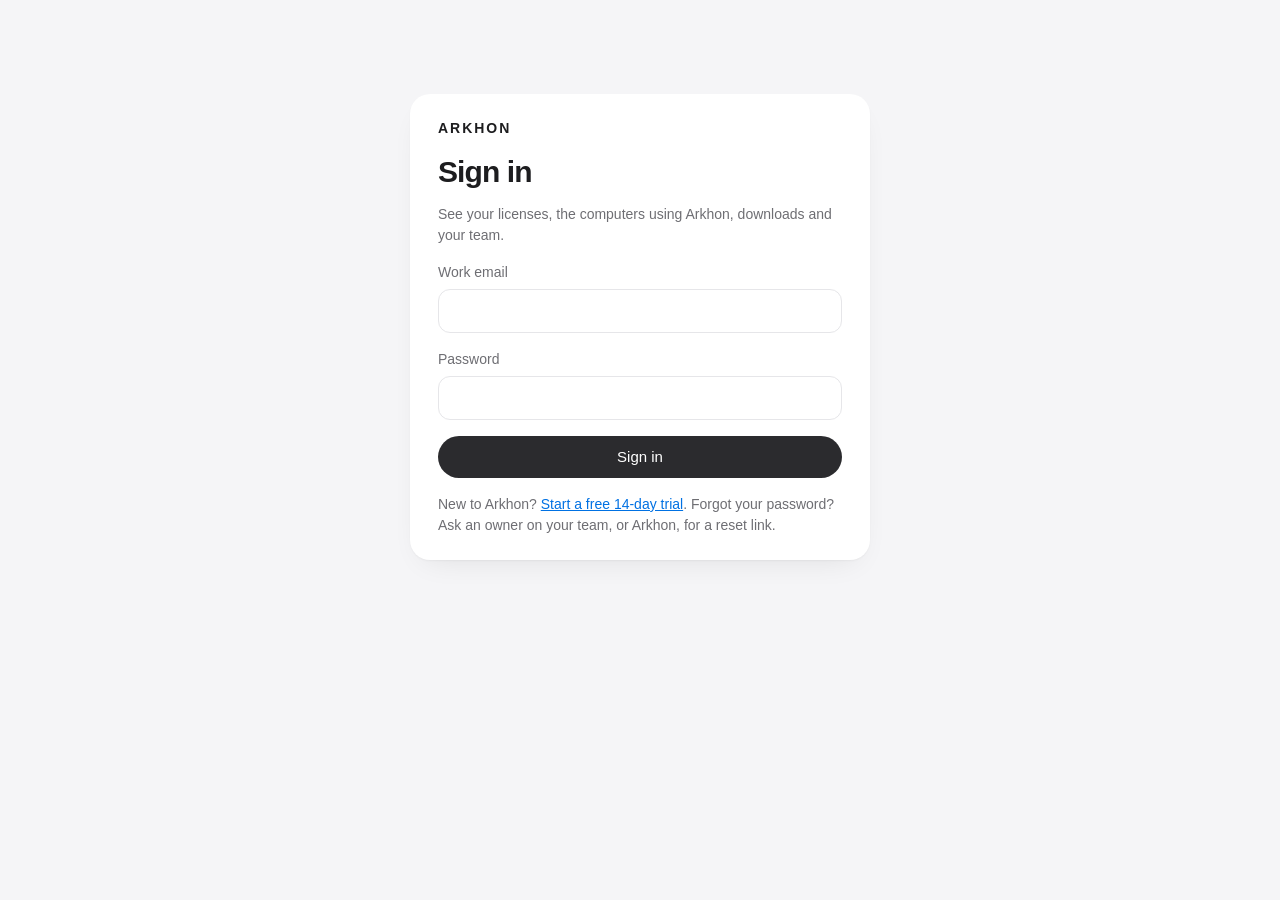
==== server/portal/index.html @ 30948759 "License Manager: customer portal (accounts, scoped /portal API, UI, trial sign-up) Portal users per " ====
<!doctype html>
<html lang="en">
<head>
<meta charset="utf-8">
<meta name="viewport" content="width=device-width, initial-scale=1, viewport-fit=cover">
<title>Arkhon Customer Portal</title>
<style>
/* Customer portal: the same calm language as the suite and the Operator Console.
   One column, one task per view, plain words. Talks only to this server's /portal API
   (CSP: connect-src 'self'); no external resources. */
:root {
  --bg: #f5f5f7; --card: #fff; --soft: #f0f0f2; --line: #e6e6e9;
  --fg: #1d1d1f; --fg-2: #6e6e73; --fg-3: #a1a1a6;
  --ink: #2b2b2e; --ink-fg: #fff; --focus: #0071e3;
  --ok: #2f7a55; --ok-bg: #e8f3ed; --warn: #b45309; --warn-bg: #fdf1e3; --bad: #d92d20; --bad-bg: #fdecea;
  --shadow: 0 1px 2px rgba(0,0,0,.04), 0 12px 32px -16px rgba(0,0,0,.12);
  --font: -apple-system, BlinkMacSystemFont, "SF Pro Text", "Geist", "Helvetica Neue", Arial, sans-serif;
  --mono: ui-monospace, "SF Mono", Menlo, Consolas, monospace;
}
@media (prefers-color-scheme: dark) { :root {
  --bg: #000; --card: #141416; --soft: #1c1c1f; --line: #2a2a2e;
  --fg: #f5f5f7; --fg-2: #a1a1a6; --fg-3: #6e6e73; --ink: #f5f5f7; --ink-fg: #111113; --focus: #2997ff;
  --ok: #4fbf86; --ok-bg: rgba(79,191,134,.14); --warn: #f0a33a; --warn-bg: rgba(240,163,58,.14); --bad: #ff6b61; --bad-bg: rgba(255,107,97,.14);
  --shadow: 0 0 0 1px var(--line); color-scheme: dark;
} }
* { box-sizing: border-box; }
[hidden] { display: none !important; }
html, body { overflow-x: hidden; }
body { margin: 0; background: var(--bg); color: var(--fg); font: 16px/1.5 var(--font); -webkit-font-smoothing: antialiased; }
button, input, select { font: inherit; color: inherit; }
button { cursor: pointer; }
a { color: var(--focus); }
:focus-visible { outline: 3px solid var(--focus); outline-offset: 2px; border-radius: 10px; }
.wrap { max-width: 980px; margin: 0 auto; padding-left: max(24px, env(safe-area-inset-left)); padding-right: max(24px, env(safe-area-inset-right)); }
header { position: sticky; top: 0; z-index: 5; background: color-mix(in srgb, var(--bg) 85%, transparent); backdrop-filter: blur(20px); }
.hdr { display: flex; align-items: center; gap: 24px; min-height: 60px; }
.brand { font-weight: 700; letter-spacing: .14em; font-size: 14px; white-space: nowrap; }
.brand small { font-weight: 500; letter-spacing: 0; color: var(--fg-3); margin-left: 8px; }
nav { display: flex; gap: 20px; overflow-x: auto; scrollbar-width: none; min-width: 0; }
nav::-webkit-scrollbar { display: none; }
nav a { color: var(--fg-2); text-decoration: none; font-size: 15px; white-space: nowrap; padding: 6px 0; }
nav a[aria-current="page"], nav a:hover { color: var(--fg); }
.grow { flex: 1; }
.who { color: var(--fg-3); font-size: 14px; white-space: nowrap; }
main { padding-block: 40px 96px; display: grid; gap: 20px; }
section { display: grid; gap: 20px; min-width: 0; }
h1 { margin: 0; font-size: clamp(30px, 5vw, 42px); letter-spacing: -.03em; line-height: 1.1; }
h2 { margin: 0; font-size: 21px; letter-spacing: -.02em; }
h3 { margin: 0; font-size: 17px; }
.lede { margin: 6px 0 0; color: var(--fg-2); font-size: 18px; }
.card { background: var(--card); border-radius: 20px; box-shadow: var(--shadow); padding: 24px 28px; min-width: 0; }
.stack { display: grid; gap: 16px; }
.kpis { display: grid; grid-template-columns: repeat(3, minmax(0,1fr)); gap: 14px; }
.kpi b { display: block; font-size: 34px; letter-spacing: -.03em; font-variant-numeric: tabular-nums; }
.kpi span { color: var(--fg-2); font-size: 15px; }
.hero { display: flex; gap: 16px; align-items: center; }
.dot { width: 12px; height: 12px; border-radius: 50%; background: var(--ok); flex: none; }
.dot.warn { background: var(--warn); } .dot.bad { background: var(--bad); }
.hero p { margin: 0; font-size: 19px; font-weight: 500; }
.btn { height: 42px; padding: 0 20px; border-radius: 999px; border: 0; background: var(--soft); font-weight: 500; font-size: 15px; white-space: nowrap; }
.btn.primary { background: var(--ink); color: var(--ink-fg); }
.btn.danger { color: var(--bad); }
.btn:disabled { opacity: .4; cursor: default; }
.row { display: flex; gap: 12px; align-items: end; flex-wrap: wrap; }
label { display: grid; gap: 6px; font-size: 14px; color: var(--fg-2); flex: 1 1 200px; min-width: 0; }
input, select { height: 44px; border-radius: 12px; border: 1px solid var(--line); background: var(--card); padding: 0 14px; font-size: 16px; color: var(--fg); width: 100%; }
input[type=file] { padding: 9px 14px; }
.msg { margin: 0; padding: 12px 16px; border-radius: 12px; font-size: 15px; overflow-wrap: anywhere; }
.msg.ok { color: var(--ok); background: var(--ok-bg); }
.msg.err { color: var(--bad); background: var(--bad-bg); }
.msg.info { color: var(--fg-2); background: var(--soft); }
.key { font: 600 20px var(--mono); letter-spacing: .04em; padding: 16px 18px; border-radius: 14px; background: var(--soft); user-select: all; overflow-wrap: anywhere; }
.link-box { font: 13px var(--mono); padding: 12px 14px; border-radius: 12px; background: var(--soft); user-select: all; overflow-wrap: anywhere; }
table { width: 100%; border-collapse: collapse; font-size: 15px; }
th { text-align: left; font-weight: 500; color: var(--fg-3); font-size: 13px; padding: 0 12px 10px 0; }
td { padding: 12px 12px 12px 0; border-top: 1px solid var(--line); vertical-align: top; }
.mono { font-family: var(--mono); font-size: 13px; overflow-wrap: anywhere; }
.pill { display: inline-block; font-size: 13px; font-weight: 500; border-radius: 999px; padding: 2px 10px; white-space: nowrap; }
.pill.ok, .pill.active { color: var(--ok); background: var(--ok-bg); }
.pill.ending-soon, .pill.paused, .pill.invited, .pill.warn { color: var(--warn); background: var(--warn-bg); }
.pill.ended, .pill.deactivated, .pill.not-started { color: var(--fg-3); background: var(--soft); }
.link { border: 0; background: none; color: var(--focus); padding: 0; font-size: 15px; text-align: left; }
.narrow { max-width: 460px; width: 100%; margin: 6vh auto 0; }
.muted { color: var(--fg-2); font-size: 14px; margin: 0; }
.list { display: grid; gap: 0; }
.item { display: flex; gap: 16px; align-items: center; padding: 16px 0; border-top: 1px solid var(--line); flex-wrap: wrap; }
.item:first-child { border-top: 0; padding-top: 0; }
.item .grow { min-width: 0; flex: 1 1 220px; }
.item b { display: block; }
.meter { height: 8px; border-radius: 999px; background: var(--soft); overflow: hidden; margin-top: 8px; max-width: 280px; }
.meter i { display: block; height: 100%; background: var(--ink); border-radius: 999px; }
.chips { display: flex; flex-wrap: wrap; gap: 6px; }
.chip { font-size: 13px; padding: 3px 10px; border-radius: 999px; background: var(--soft); color: var(--fg-2); }
dl { display: grid; grid-template-columns: max-content 1fr; gap: 10px 24px; margin: 0; }
dt { color: var(--fg-2); font-size: 15px; } dd { margin: 0; min-width: 0; }
.steps { margin: 0; padding-left: 20px; color: var(--fg-2); display: grid; gap: 6px; }
.empty { text-align: center; padding: 40px 20px; color: var(--fg-2); }
.public-top { display: flex; justify-content: space-between; align-items: center; gap: 12px; }
@media (max-width: 720px) {
  .kpis { grid-template-columns: minmax(0,1fr) minmax(0,1fr); }
  .wrap { padding-left: max(16px, env(safe-area-inset-left)); padding-right: max(16px, env(safe-area-inset-right)); }
  .card { padding: 20px; }
  .hdr { flex-wrap: wrap; gap: 4px 16px; padding-top: 10px; }
  nav { order: 3; flex-basis: 100%; gap: 18px; padding-bottom: 6px; }
  .who { display: none; }
  main { padding-block: 24px 72px; }
  dl { grid-template-columns: minmax(0,1fr); gap: 2px; } dd { margin-bottom: 10px; }
  .hide-sm { display: none; }
}
</style>
</head>
<body>
<header hidden id="top">
  <div class="wrap hdr">
    <span class="brand">ARKHON<small>Portal</small></span>
    <nav id="nav" aria-label="Portal">
      <a href="#overview">Overview</a><a href="#licenses">Licenses</a><a href="#computers">Computers</a><a href="#offline">Offline activation</a><a href="#downloads">Downloads</a><a href="#team">Team</a><a href="#billing">Billing</a>
    </nav>
    <span class="grow"></span>
    <span class="who" id="who"></span>
    <button class="link" id="signout" type="button">Sign out</button>
  </div>
</header>

<main class="wrap">
  <!-- Sign in -->
  <section id="v-signin" hidden>
    <form class="card narrow stack" id="signin-form">
      <span class="brand">ARKHON</span>
      <h1 style="font-size:30px">Sign in</h1>
      <p class="muted">See your licenses, the computers using Arkhon, downloads and your team.</p>
      <label>Work email<input id="si-email" type="email" autocomplete="username" required></label>
      <label>Password<input id="si-pass" type="password" autocomplete="current-password" required></label>
      <label id="si-code-wrap" hidden>6-digit code from your authenticator app<input id="si-code" inputmode="numeric" autocomplete="one-time-code" maxlength="6"></label>
      <button class="btn primary" type="submit">Sign in</button>
      <p class="msg err" id="si-msg" hidden></p>
      <p class="muted">New to Arkhon? <a href="#trial">Start a free 14-day trial</a>. Forgot your password? Ask an owner on your team, or Arkhon, for a reset link.</p>
    </form>
  </section>

  <!-- Accept invite / reset -->
  <section id="v-accept" hidden>
    <form class="card narrow stack" id="accept-form">
      <span class="brand">ARKHON</span>
      <h1 style="font-size:30px">Set your password</h1>
      <p class="muted">You've been invited to your company's Arkhon account. Choose a password to finish.</p>
      <label>Your name (optional)<input id="ac-name" autocomplete="name"></label>
      <label>New password (at least 12 characters)<input id="ac-pass" type="password" autocomplete="new-password" minlength="12" required></label>
      <label>Type it again<input id="ac-pass2" type="password" autocomplete="new-password" minlength="12" required></label>
      <button class="btn primary" type="submit">Save password and continue</button>
      <p class="msg err" id="ac-msg" hidden></p>
    </form>
  </section>

  <!-- Trial (public) -->
  <section id="v-trial" hidden>
    <div class="narrow stack" style="max-width:560px">
      <div class="public-top"><span class="brand">ARKHON</span><a href="#signin">Sign in</a></div>
      <h1>Try Arkhon free for 14 days</h1>
      <p class="lede">Private AI that runs on your own computers. Nothing you write leaves your office.</p>
      <form class="card stack" id="trial-form">
        <label>Company name<input id="tr-company" autocomplete="organization" required></label>
        <label>Your name<input id="tr-name" autocomplete="name" required></label>
        <label>Work email<input id="tr-email" type="email" autocomplete="email" required></label>
        <button class="btn primary" type="submit">Start my free trial</button>
        <p class="muted">No card needed. Up to 10 people and 2 computers.</p>
        <p class="msg err" id="tr-msg" hidden></p>
      </form>
      <div class="card stack" id="tr-done" hidden>
        <h2>Your trial is ready</h2>
        <p class="muted">1. Copy your activation key. It's shown only once: you'll type it into Arkhon on each computer.</p>
        <div class="key" id="tr-key"></div>
        <p class="muted">2. Set your password to open your portal.</p>
        <div class="row"><a class="btn primary" id="tr-go" href="#" style="display:inline-flex;align-items:center;text-decoration:none">Set my password</a></div>
        <p class="msg info" id="tr-note"></p>
      </div>
    </div>
  </section>

  <!-- Overview -->
  <section id="v-overview" hidden>
    <div><h1 id="ov-company">Overview</h1><p class="lede">Your Arkhon account at a glance.</p></div>
    <div class="card hero"><span class="dot" id="ov-dot"></span><p id="ov-headline">Loading…</p></div>
    <div class="kpis">
      <div class="card kpi"><b id="ov-seats">–</b><span>people can use Arkhon</span></div>
      <div class="card kpi"><b id="ov-comp">–</b><span>computers in use</span></div>
      <div class="card kpi"><b id="ov-renew">–</b><span>next renewal</span></div>
    </div>
    <div class="card"><h2 style="margin-bottom:16px">Licenses</h2><div class="list" id="ov-list"></div></div>
  </section>

  <!-- Licenses -->
  <section id="v-licenses" hidden>
    <div><h1>Licenses</h1><p class="lede">What your company has, and until when.</p></div>
    <div class="card"><div class="list" id="li-list"></div></div>
  </section>

  <!-- License detail -->
  <section id="v-license" hidden>
    <div><button class="link" type="button" data-go="#licenses">← All licenses</button></div>
    <div id="ld"></div>
  </section>

  <!-- Computers -->
  <section id="v-computers" hidden>
    <div><h1>Computers</h1><p class="lede">Where Arkhon is activated. Got a new computer? Deactivate the old one here to free its slot.</p></div>
    <p class="msg" id="co-msg" hidden></p>
    <div class="card"><div class="list" id="co-list"></div></div>
  </section>

  <!-- Offline activation -->
  <section id="v-offline" hidden>
    <div><h1>Offline activation</h1><p class="lede">For a computer that can't reach the internet, such as on a ship or a secure site.</p></div>
    <div class="card stack">
      <ol class="steps">
        <li>On the offline computer, open Arkhon → Settings → License → <b>Export renewal file</b>.</li>
        <li>Bring that file to a computer with internet and choose it below.</li>
        <li>Download the reply file and open it in Arkhon on the offline computer.</li>
      </ol>
      <form class="stack" id="off-form">
        <label>Renewal file from Arkhon<input id="off-file" type="file" required></label>
        <div class="row"><button class="btn primary" type="submit">Get reply file</button></div>
      </form>
      <p class="msg" id="off-msg" hidden></p>
      <div class="row" id="off-dl" hidden><a class="btn primary" id="off-link" download="arkhon-renewal-response.bin" style="display:inline-flex;align-items:center;text-decoration:none">Download reply file</a></div>
      <p class="muted">Each renewal file works once. If you need to try again, export a new one.</p>
    </div>
  </section>

  <!-- Downloads -->
  <section id="v-downloads" hidden>
    <div><h1>Downloads</h1><p class="lede">Engine versions your licenses include. Arkhon installs and updates them for you.</p></div>
    <div id="dl-list" class="stack"></div>
    <p class="muted" id="dl-note"></p>
  </section>

  <!-- Team -->
  <section id="v-team" hidden>
    <div><h1>Team</h1><p class="lede">Who can sign in to this portal. Owners can change things; billing sees invoices; viewers can look.</p></div>
    <form class="card stack" id="tm-form">
      <h2>Invite someone</h2>
      <div class="row">
        <label>Work email<input id="tm-email" type="email" required></label>
        <label style="flex:0 1 180px">Role<select id="tm-role"><option value="viewer">Viewer</option><option value="billing">Billing</option><option value="owner">Owner</option></select></label>
        <button class="btn primary" type="submit">Create invite</button>
      </div>
      <p class="msg" id="tm-msg" hidden></p>
      <div id="tm-link" hidden class="stack" style="gap:8px"><p class="muted">Send this link to them yourself (email from Arkhon is coming soon). It works once, for 7 days.</p><div class="link-box" id="tm-linktext"></div></div>
    </form>
    <div class="card"><div class="list" id="tm-list"></div></div>
    <div class="card stack" id="tm-2fa">
      <h2>Your sign-in</h2>
      <p class="muted" id="tf-state"></p>
      <div class="row"><button class="btn" type="button" id="tf-start">Turn on two-step sign-in</button></div>
      <div id="tf-setup" hidden class="stack">
        <p class="muted">In your authenticator app, add an account and type this key:</p>
        <div class="link-box" id="tf-secret"></div>
        <div class="row"><label style="flex:0 1 200px">6-digit code<input id="tf-code" inputmode="numeric" maxlength="6"></label><button class="btn primary" type="button" id="tf-confirm">Confirm</button></div>
      </div>
      <p class="msg" id="tf-msg" hidden></p>
    </div>
  </section>

  <!-- Billing -->
  <section id="v-billing" hidden>
    <div><h1>Billing</h1><p class="lede">Invoices and payment.</p></div>
    <div class="card stack" id="bi-card"></div>
  </section>
</main>

<script>
(() => {
  const $ = id => document.getElementById(id);
  const esc = s => String(s ?? '').replace(/[&<>"']/g, c => ({ '&': '&amp;', '<': '&lt;', '>': '&gt;', '"': '&quot;', "'": '&#39;' }[c]));
  const day = t => t ? new Date(t * 1000).toLocaleDateString([], { year: 'numeric', month: 'short', day: 'numeric' }) : '–';
  const ago = t => { const d = Math.floor((Date.now() / 1000 - t) / 86400); return d <= 0 ? 'today' : d === 1 ? 'yesterday' : `${d} days ago`; };
  const size = n => n >= 1e9 ? (n / 1e9).toFixed(1) + ' GB' : n >= 1e6 ? (n / 1e6).toFixed(1) + ' MB' : n >= 1e3 ? (n / 1e3).toFixed(0) + ' KB' : n + ' bytes';
  const stateWord = { ok: 'Working', 'ending-soon': 'Ends soon', paused: 'Paused', ended: 'Ended', 'not-started': 'Not started' };
  const roleWord = { owner: 'Owner', billing: 'Billing', viewer: 'Viewer' };
  let token = null, me = null;
  try { token = sessionStorage.getItem('arkhon-portal'); } catch (_) {}

  function show(el, text, kind) { el.hidden = false; el.className = 'msg ' + (kind === true ? 'ok' : kind === false || !kind ? 'err' : kind); el.textContent = text; }
  async function api(method, path, body, raw) {
    const headers = Object.assign(raw ? { 'content-type': 'application/octet-stream' } : { 'content-type': 'application/json' }, token ? { authorization: 'Bearer ' + token } : {});
    const r = await fetch(path, { method, headers, body: raw ? body : body ? JSON.stringify(body) : undefined });
    if (raw && r.ok) return r.blob();
    const data = await r.json().catch(() => ({}));
    if (r.status === 401 && token && !data.totp_required) { signOut(); throw new Error(data.error || 'Sign in again.'); }
    if (!r.ok) { const e = new Error(data.error || 'That didn’t work. Try again.'); e.data = data; throw e; }
    return data;
  }
  function setToken(t) { token = t; try { t ? sessionStorage.setItem('arkhon-portal', t) : sessionStorage.removeItem('arkhon-portal'); } catch (_) {} }
  function signOut() { if (token) fetch('/portal/logout', { method: 'POST', headers: { authorization: 'Bearer ' + token } }).catch(() => {}); setToken(null); me = null; location.hash = '#signin'; route(); }
  $('signout').addEventListener('click', signOut);
  document.addEventListener('click', e => { const g = e.target.closest('[data-go]'); if (g) location.hash = g.dataset.go; });

  // ------------------------------------------------------------- public views
  $('signin-form').addEventListener('submit', async e => {
    e.preventDefault();
    try {
      const d = await api('POST', '/portal/login', { email: $('si-email').value, password: $('si-pass').value, code: $('si-code').value || undefined });
      setToken(d.token); $('si-pass').value = ''; $('si-code').value = ''; $('si-msg').hidden = true; $('si-code-wrap').hidden = true;
      location.hash = '#overview'; route();
    } catch (err) {
      if (err.data && err.data.totp_required) { $('si-code-wrap').hidden = false; $('si-code').focus(); }
      show($('si-msg'), err.message, false);
    }
  });

  let acceptToken = '';
  $('accept-form').addEventListener('submit', async e => {
    e.preventDefault();
    if ($('ac-pass').value !== $('ac-pass2').value) return show($('ac-msg'), 'The two passwords don’t match.', false);
    try {
      const d = await api('POST', '/portal/invites/accept', { token: acceptToken, password: $('ac-pass').value, name: $('ac-name').value });
      setToken(d.token); $('ac-pass').value = $('ac-pass2').value = '';
      history.replaceState(null, '', '#overview'); route();
    } catch (err) { show($('ac-msg'), err.message, false); }
  });

  $('trial-form').addEventListener('submit', async e => {
    e.preventDefault();
    try {
      const d = await api('POST', '/portal/trial', { company: $('tr-company').value, name: $('tr-name').value, email: $('tr-email').value });
      $('trial-form').hidden = true; $('tr-done').hidden = false;
      $('tr-key').textContent = d.activation_key; $('tr-go').href = d.invite_link;
      $('tr-note').textContent = `Your trial runs until ${day(d.trial_ends_at)}. We'll email you links like this once email is set up; for now, keep this page open until you've set your password.`;
    } catch (err) { show($('tr-msg'), err.message, false); }
  });

  // ------------------------------------------------------------- router
  const priv = ['overview', 'licenses', 'license', 'computers', 'offline', 'downloads', 'team', 'billing'];
  const all = ['signin', 'accept', 'trial', ...priv];
  async function route() {
    const h = location.hash.slice(1);
    let [v, arg] = h.split(/[=/]/);
    if (v === 'accept') { acceptToken = h.slice(7); }
    if (!all.includes(v)) v = token ? 'overview' : 'signin';
    if (priv.includes(v) && !token) v = 'signin';
    if (v === 'signin' && token) v = 'overview';
    all.forEach(n => { $('v-' + n).hidden = n !== v; });
    $('top').hidden = !priv.includes(v);
    const navv = v === 'license' ? 'licenses' : v;
    document.querySelectorAll('#nav a').forEach(a => { if (a.getAttribute('href') === '#' + navv) a.setAttribute('aria-current', 'page'); else a.removeAttribute('aria-current'); });
    window.scrollTo(0, 0);
    if (!priv.includes(v)) return;
    try {
      if (!me) { me = await api('GET', '/portal/me'); $('who').textContent = `${me.company} · ${roleWord[me.role]}`; }
      document.querySelector('#nav a[href="#billing"]').hidden = me.role === 'viewer';
      await ({ overview: loadOverview, licenses: loadLicenses, license: () => loadLicense(decodeURIComponent(arg || '')), computers: loadComputers, offline: async () => {}, downloads: loadDownloads, team: loadTeam, billing: loadBilling })[v]();
    } catch (err) { console.warn(err.message); }
  }
  addEventListener('hashchange', route);

  // ------------------------------------------------------------- overview & licenses
  function licenseItem(l) {
    const pct = l.max_computers ? Math.min(100, Math.round(100 * l.computers_in_use / l.max_computers)) : 0;
    return `<div class="item"><div class="grow"><b>${esc(l.plan_label)} <span class="pill ${esc(l.state)}">${esc(stateWord[l.state] || l.state)}</span></b>
      <span class="muted">${esc(l.status_text)}</span>
      <div class="muted" style="margin-top:6px">${l.seats} people · ${l.computers_in_use} of ${l.max_computers} computers · ${l.state === 'ended' ? 'ended' : 'until'} ${day(l.expires_at)}</div>
      <div class="meter" aria-hidden="true"><i style="width:${pct}%"></i></div></div>
      <button class="btn" type="button" data-go="#license/${esc(l.id)}">Details</button></div>`;
  }
  async function loadOverview() {
    const o = await api('GET', '/portal/overview');
    $('ov-company').textContent = o.company; $('ov-headline').textContent = o.headline;
    const states = o.licenses.map(l => l.state);
    $('ov-dot').className = 'dot' + (states.includes('paused') || (states.length && states.every(s => s === 'ended')) ? ' bad' : states.includes('ending-soon') || !states.length ? ' warn' : '');
    $('ov-seats').textContent = o.seats; $('ov-comp').textContent = `${o.computers_in_use} of ${o.max_computers}`;
    $('ov-renew').textContent = o.next_renewal ? day(o.next_renewal) : '–';
    $('ov-list').innerHTML = o.licenses.map(licenseItem).join('') || '<div class="empty">No licenses yet. <a href="#trial">Start a free trial</a> or contact Arkhon.</div>';
  }
  async function loadLicenses() {
    const list = await api('GET', '/portal/licenses');
    $('li-list').innerHTML = list.map(licenseItem).join('') || '<div class="empty">No licenses yet.</div>';
  }
  function computerItem(c, owner) {
    const active = c.status === 'active';
    return `<div class="item"><div class="grow"><b>Computer #${c.id} <span class="pill ${esc(c.status)}">${active ? 'In use' : 'Deactivated'}</span>${c.not_seen_30_days ? ' <span class="pill warn">Not seen for 30+ days</span>' : ''}</b>
      <span class="muted">${esc(c.security)} · activated ${day(c.activated_at)} · ${active ? 'last seen ' + ago(c.last_seen_at) : 'deactivated ' + day(c.deactivated_at)}</span></div>
      ${active && owner ? `<button class="btn danger" type="button" data-free="${c.id}">Deactivate</button>` : ''}</div>`;
  }
  async function loadLicense(id) {
    const l = await api('GET', '/portal/licenses/' + encodeURIComponent(id));
    const owner = me.role === 'owner';
    $('ld').innerHTML = `<div class="stack">
      <div><h1>${esc(l.plan_label)}</h1><p class="lede">${esc(l.status_text)}</p></div>
      <div class="card"><dl>
        <dt>Status</dt><dd><span class="pill ${esc(l.state)}">${esc(stateWord[l.state] || l.state)}</span></dd>
        <dt>People</dt><dd>${l.seats}</dd>
        <dt>Computers</dt><dd>${l.computers_in_use} of ${l.max_computers} in use</dd>
        <dt>Valid</dt><dd>${day(l.starts_at)} – ${day(l.expires_at)}</dd>
        <dt>Updates included until</dt><dd>${day(l.update_window_end)}</dd>
        <dt>Works offline for</dt><dd>${l.offline_grace_days} days between check-ins</dd>
        <dt>Workspaces</dt><dd><div class="chips">${l.workspaces.map(w => `<span class="chip">${esc(w)}</span>`).join('')}</div></dd>
        <dt>Engines</dt><dd><div class="chips">${l.engines.map(w => `<span class="chip">${esc(w)}</span>`).join('')}</div></dd>
        <dt>License id</dt><dd class="mono">${esc(l.id)}</dd>
      </dl></div>
      <div class="card stack"><h2>Activation key</h2>
        <p class="muted">${esc(l.activation_key_note)}</p>
        ${owner ? `<p class="muted">A new key lets you activate more computers if the old one is lost. Computers already running Arkhon keep working; the old key stops activating new ones.</p>
        <div class="row"><button class="btn" type="button" id="ld-newkey">Request a new activation key</button></div>` : '<p class="muted">Ask an owner on your team if you need a new key.</p>'}
        <p class="msg" id="ld-msg" hidden></p><div class="key" id="ld-key" hidden></div></div>
      <div class="card"><h2 style="margin-bottom:16px">Computers on this license</h2><div class="list" id="ld-comps">${l.computers.map(c => computerItem(c, owner)).join('') || '<div class="empty">Not activated on any computer yet. Install Arkhon and type your activation key.</div>'}</div></div>
    </div>`;
    const nk = $('ld-newkey');
    if (nk) nk.addEventListener('click', async () => {
      if (nk.dataset.confirm !== '1') { nk.dataset.confirm = '1'; nk.textContent = 'Click again to create a new key'; return; }
      try { const d = await api('POST', `/portal/licenses/${encodeURIComponent(id)}/new-key`); $('ld-key').hidden = false; $('ld-key').textContent = d.activation_key; show($('ld-msg'), d.note, true); nk.disabled = true; nk.textContent = 'New key created'; }
      catch (err) { show($('ld-msg'), err.message, false); }
    });
  }

  // ------------------------------------------------------------- computers
  async function freeComputer(btn, after) {
    if (btn.dataset.confirm !== '1') { btn.dataset.confirm = '1'; btn.textContent = 'Click again to deactivate'; return null; }
    const d = await api('POST', `/portal/computers/${btn.dataset.free}/deactivate`);
    await after(); return d;
  }
  async function loadComputers() {
    const list = await api('GET', '/portal/computers');
    const owner = me.role === 'owner';
    const active = list.filter(c => c.status === 'active'), old = list.filter(c => c.status !== 'active').slice(0, 10);
    $('co-list').innerHTML = (active.map(c => computerItem(c, owner)).join('') || '<div class="empty">No computers are using Arkhon yet.</div>')
      + (old.length ? `<h3 style="margin:24px 0 4px">Recently deactivated</h3>` + old.map(c => computerItem(c, owner)).join('') : '');
  }
  document.addEventListener('click', async e => {
    const b = e.target.closest('[data-free]'); if (!b) return;
    const inDetail = !!b.closest('#ld');
    try {
      const d = await freeComputer(b, inDetail ? () => loadLicense(decodeURIComponent(location.hash.split('/')[1] || '')) : loadComputers);
      if (d) { if (inDetail) show($('ld-msg'), d.message, true); else show($('co-msg'), d.message, true); }
    } catch (err) { show(inDetail ? $('ld-msg') : $('co-msg'), err.message, false); }
  });

  // ------------------------------------------------------------- offline activation
  let lastBlobUrl = null;
  $('off-form').addEventListener('submit', async e => {
    e.preventDefault(); $('off-dl').hidden = true;
    const f = $('off-file').files[0]; if (!f) return;
    try {
      const blob = await api('POST', '/portal/offline/renew', await f.arrayBuffer(), true);
      if (lastBlobUrl) URL.revokeObjectURL(lastBlobUrl);
      lastBlobUrl = URL.createObjectURL(blob);
      $('off-link').href = lastBlobUrl; $('off-dl').hidden = false;
      show($('off-msg'), 'Done. Download the reply file and open it in Arkhon on the offline computer.', true);
    } catch (err) { show($('off-msg'), err.message, false); }
  });

  // ------------------------------------------------------------- downloads
  async function loadDownloads() {
    const d = await api('GET', '/portal/downloads');
    $('dl-note').textContent = d.note;
    $('dl-list').innerHTML = d.licenses.map(l => `<div class="card"><h2>${esc(l.plan_label)}</h2><p class="muted" style="margin:4px 0 16px">Updates included until ${day(l.update_window_end)}</p>
      <div class="list">${l.releases.map(r => `<div class="item"><div class="grow"><b>${esc(r.engine)} <span class="muted">version ${esc(r.version)}</span></b><span class="muted">Released ${day(r.released_at)}</span>
        ${r.files.map(f => `<div class="muted" style="margin-top:6px">${esc(f.name)} · ${size(f.size)}<div class="mono" style="color:var(--fg-3)">SHA-256 ${esc(f.sha256)}</div></div>`).join('')}</div></div>`).join('') || '<div class="empty">No releases yet.</div>'}</div></div>`).join('')
      || '<div class="card empty">No licenses yet.</div>';
  }

  // ------------------------------------------------------------- team
  async function loadTeam() {
    const list = await api('GET', '/portal/team');
    const owner = me.role === 'owner';
    $('tm-form').hidden = !owner;
    $('tm-list').innerHTML = list.map(p => `<div class="item"><div class="grow"><b>${esc(p.name || p.email)}${p.you ? ' <span class="muted">(you)</span>' : ''}</b>
      <span class="muted">${esc(p.email)} · ${roleWord[p.role]}${p.two_step ? ' · two-step on' : ''}</span></div>
      ${p.status === 'invited' ? '<span class="pill invited">Invited</span>' : ''}
      ${owner && !p.you ? `<button class="link" type="button" data-reset="${esc(p.id)}">${p.status === 'invited' ? 'New invite link' : 'Password reset link'}</button><button class="btn danger" type="button" data-remove="${esc(p.id)}">Remove</button>` : ''}</div>`).join('');
    $('tf-state').textContent = me.two_step ? 'Two-step sign-in is on: you enter a code from your authenticator app when you sign in.' : 'Add a second step to sign-in with an authenticator app. Recommended for owners.';
    $('tf-start').hidden = me.two_step;
  }
  $('tm-form').addEventListener('submit', async e => {
    e.preventDefault(); $('tm-link').hidden = true;
    try { const d = await api('POST', '/portal/team', { email: $('tm-email').value, role: $('tm-role').value });
      show($('tm-msg'), `Invite created for ${d.email}.`, true); $('tm-linktext').textContent = location.origin + d.invite_link; $('tm-link').hidden = false; $('tm-email').value = ''; loadTeam();
    } catch (err) { show($('tm-msg'), err.message, false); }
  });
  $('tm-list').addEventListener('click', async e => {
    const rm = e.target.closest('[data-remove]'), rs = e.target.closest('[data-reset]');
    try {
      if (rm) { if (rm.dataset.confirm !== '1') { rm.dataset.confirm = '1'; rm.textContent = 'Click again to remove'; return; }
        await api('POST', `/portal/team/${encodeURIComponent(rm.dataset.remove)}/remove`); show($('tm-msg'), 'Removed. They can no longer sign in.', true); $('tm-link').hidden = true; loadTeam(); }
      else if (rs) { const d = await api('POST', `/portal/team/${encodeURIComponent(rs.dataset.reset)}/reset-link`);
        show($('tm-msg'), `New link for ${d.email}.`, true); $('tm-linktext').textContent = location.origin + d.invite_link; $('tm-link').hidden = false; }
    } catch (err) { show($('tm-msg'), err.message, false); }
  });
  $('tf-start').addEventListener('click', async () => {
    try { const d = await api('POST', '/portal/me/totp'); $('tf-secret').textContent = d.secret.replace(/(.{4})/g, '$1 ').trim(); $('tf-setup').hidden = false; }
    catch (err) { show($('tf-msg'), err.message, false); }
  });
  $('tf-confirm').addEventListener('click', async () => {
    try { await api('POST', '/portal/me/totp/confirm', { code: $('tf-code').value }); me.two_step = true; $('tf-setup').hidden = true; show($('tf-msg'), 'Two-step sign-in is on.', true); loadTeam(); }
    catch (err) { show($('tf-msg'), err.message, false); }
  });

  // ------------------------------------------------------------- billing
  async function loadBilling() {
    try {
      const b = await api('GET', '/portal/invoices');
      $('bi-card').innerHTML = `<div class="hero"><span class="dot warn"></span><p>${esc(b.title)}</p></div><p class="muted">${esc(b.message)}</p>
        <div class="empty" style="padding:24px 0 8px">No invoices to show here yet.</div>`;
    } catch (err) { $('bi-card').innerHTML = `<p class="muted">${esc(err.message)}</p>`; }
  }

  route();
})();
</script>
</body>
</html>
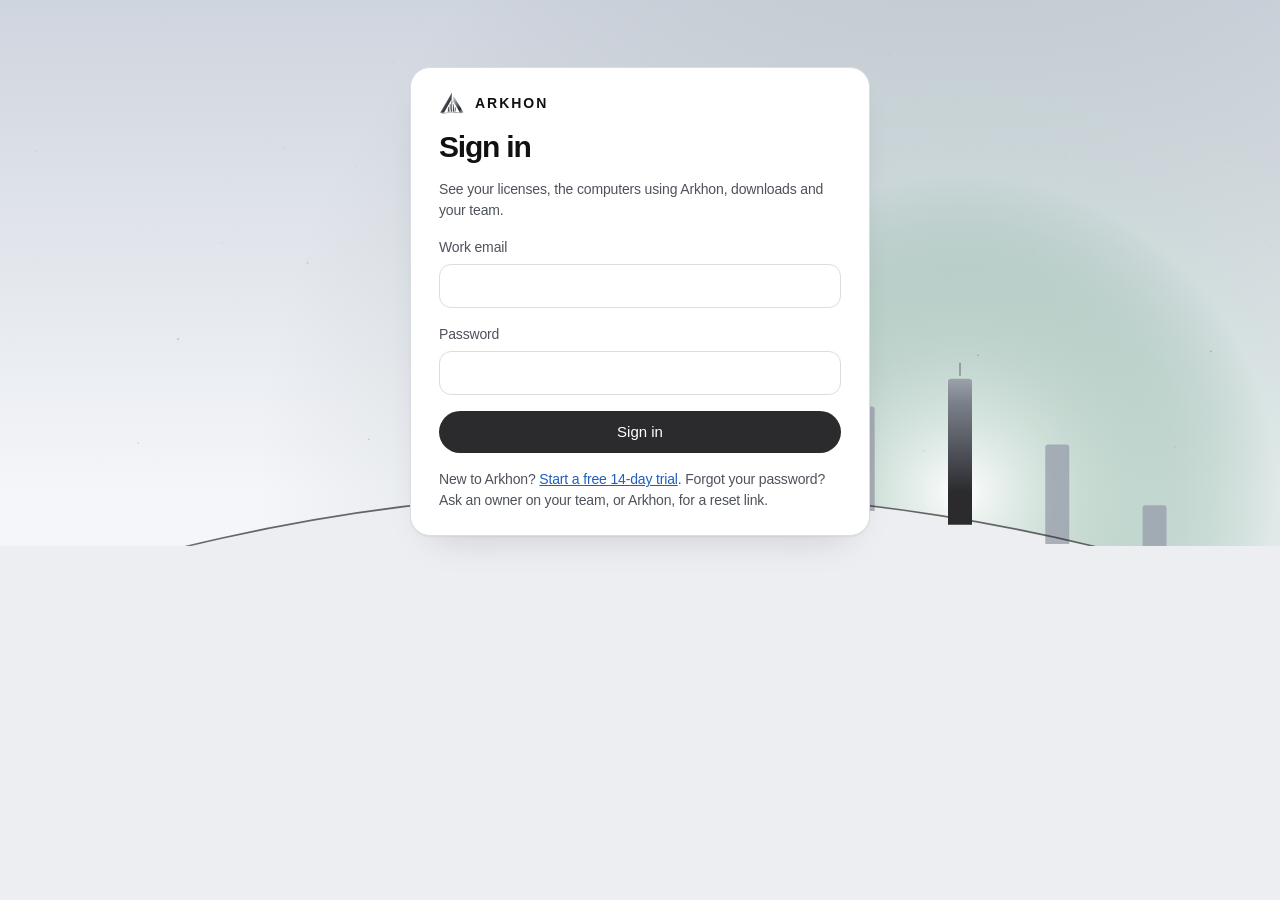
==== commit 8a95d49c: "Horizon for the Operator Console and customer portal Both pages get the suite's Horizon tokens, type" ====
--- a/server/portal/index.html
+++ b/server/portal/index.html
@@ -33,7 +33,7 @@
 :focus-visible { outline: 3px solid var(--focus); outline-offset: 2px; border-radius: 10px; }
 .wrap { max-width: 980px; margin: 0 auto; padding-left: max(24px, env(safe-area-inset-left)); padding-right: max(24px, env(safe-area-inset-right)); }
 header { position: sticky; top: 0; z-index: 5; background: color-mix(in srgb, var(--bg) 85%, transparent); backdrop-filter: blur(20px); }
-.hdr { display: flex; align-items: center; gap: 24px; min-height: 60px; }
+.hdr { display: flex; align-items: center; gap: 20px; min-height: 60px; }
 .brand { font-weight: 700; letter-spacing: .14em; font-size: 14px; white-space: nowrap; }
 .brand small { font-weight: 500; letter-spacing: 0; color: var(--fg-3); margin-left: 8px; }
 nav { display: flex; gap: 20px; overflow-x: auto; scrollbar-width: none; min-width: 0; }
@@ -42,6 +42,9 @@
 nav a[aria-current="page"], nav a:hover { color: var(--fg); }
 .grow { flex: 1; }
 .who { color: var(--fg-3); font-size: 14px; white-space: nowrap; }
+#signout { white-space: nowrap; }
+header .wrap { max-width: 1180px; }
+@media (max-width: 1240px) { .who { display: none; } }
 main { padding-block: 40px 96px; display: grid; gap: 20px; }
 section { display: grid; gap: 20px; min-width: 0; }
 h1 { margin: 0; font-size: clamp(30px, 5vw, 42px); letter-spacing: -.03em; line-height: 1.1; }
@@ -107,13 +110,103 @@
   dl { grid-template-columns: minmax(0,1fr); gap: 2px; } dd { margin-bottom: 10px; }
   .hide-sm { display: none; }
 }
+/* ---------- Horizon (shared with the Arkhon Suite design system, v2) ----------
+   Same tokens, hero band, motion and type as suite/app/design (see its README "Horizon v2").
+   Everything is inline: this page is served with a strict CSP and loads nothing external. */
+:root {
+  --bg: #eceef2; --card: #ffffff; --soft: #e4e7ec; --line: #d9dde4;
+  --fg: #111113; --fg-2: #4d525b; --fg-3: #636873;
+  --ink: #2b2b2e; --ink-fg: #ffffff; --focus: #1f5fbf;
+  --ok: #24653f; --ok-bg: #dcefe4; --warn: #94430a; --warn-bg: #f8ead9; --bad: #b42318; --bad-bg: #fbe5e2;
+  --sky-top: #cfd5de; --sky-low: #f4f6f9; --glow: rgba(255,255,255,.95); --glow-2: rgba(47,122,85,.10);
+  --bar: #9aa1ad; --bar-lit-a: #fdfdfe; --bar-lit-b: #7b818c; --bar-lit-c: #2b2b2e; --arc: #2b2b2e; --dust: rgba(43,43,46,.32);
+  --nav-bg: rgba(255,255,255,.72); --nav-line: rgba(17,17,19,.08);
+  --shadow: 0 1px 0 rgba(255,255,255,.7) inset, 0 1px 2px rgba(17,17,19,.05), 0 18px 40px -24px rgba(17,17,19,.22);
+  --font: "Geist", -apple-system, BlinkMacSystemFont, "SF Pro Text", "Helvetica Neue", Arial, sans-serif;
+  --ease: cubic-bezier(.22,1,.36,1); --spring: cubic-bezier(.34,1.36,.64,1); --spring-soft: cubic-bezier(.3,1.25,.5,1);
+  --dur-press: 140ms; --dur-quick: 220ms; --dur-enter: 560ms; --dur-wipe: 760ms; --dur-glide: 420ms; --dur-count: 900ms; --stagger: 55ms;
+}
+@media (prefers-color-scheme: dark) { :root {
+  --bg: #0c0e12; --card: #14171c; --soft: #1d2128; --line: #272c35;
+  --fg: #f2f3f6; --fg-2: #b4b9c4; --fg-3: #8e94a0;
+  --ink: #f2f3f6; --ink-fg: #111113; --focus: #6aa8ff;
+  --ok: #5cc994; --ok-bg: rgba(92,201,148,.13); --warn: #f0a640; --warn-bg: rgba(240,166,64,.13); --bad: #ff7b70; --bad-bg: rgba(255,123,112,.13);
+  --sky-top: #07080b; --sky-low: #1a1f27; --glow: rgba(214,220,232,.30); --glow-2: rgba(47,122,85,.20);
+  --bar: #3a404b; --bar-lit-a: #ffffff; --bar-lit-b: #9aa0ab; --bar-lit-c: #4a4e57; --arc: #c9ccd3; --dust: rgba(242,243,246,.42);
+  --nav-bg: rgba(20,23,28,.74); --nav-line: rgba(242,243,246,.10);
+  --shadow: 0 0 0 1px var(--line); color-scheme: dark;
+} }
+html { background: var(--bg); }
+html, body { overflow-x: hidden; }
+body { position: relative; letter-spacing: -.01em; }
+.card { border: 1px solid var(--line); }
+h1 { font-weight: 650; letter-spacing: -.04em; text-wrap: balance; }
+h2 { font-weight: 600; }
+.btn { transition: transform var(--dur-press) var(--spring), background-color var(--dur-quick) var(--ease), opacity var(--dur-quick); }
+.btn:active { transform: scale(.94); transition-duration: 90ms; }
+.btn:hover:not(:disabled) { opacity: .88; }
+.eyebrow { display: block; font-size: 12px; font-weight: 600; letter-spacing: .16em; text-transform: uppercase; color: var(--fg-2); margin-bottom: 10px; }
+
+/* Hero band: one canvas behind the top of the page, ending in the horizon under each page's title. */
+.hz-band { position: absolute; z-index: -1; top: 0; left: 0; right: 0; height: var(--hz-h, 360px); pointer-events: none; }
+.hz-band canvas { display: block; width: 100%; height: 100%; }
+body { isolation: isolate; }
+.stage { padding: 28px 0 92px; position: relative; }
+.stage h1 { font-size: clamp(34px, 5.4vw, 56px); line-height: 1.05; }
+.stage .lede { max-width: 40ch; }
+.hz-stat { margin: 18px 0 0; display: flex; align-items: baseline; gap: 10px; flex-wrap: wrap; color: var(--fg-2); font-size: 15px; }
+.hz-stat b { font-size: 32px; font-weight: 650; letter-spacing: -.04em; color: var(--fg); font-variant-numeric: tabular-nums; }
+
+/* Header: brand mark + a pill nav with a gliding indicator. */
+header { background: color-mix(in srgb, var(--bg) 55%, transparent) !important; -webkit-backdrop-filter: saturate(170%) blur(20px); backdrop-filter: saturate(170%) blur(20px); }
+.brand { display: inline-flex; align-items: center; gap: 10px; }
+.brand svg { width: 26px; height: 22px; flex: none; }
+.pillnav { position: relative; isolation: isolate; display: flex; gap: 2px; padding: 4px; border-radius: 999px; background: var(--nav-bg); border: 1px solid var(--nav-line); overflow-x: auto; scrollbar-width: none; }
+.pillnav::-webkit-scrollbar { display: none; }
+.pillnav a { position: relative; z-index: 1; padding: 7px 14px !important; border-radius: 999px; color: var(--fg-2); text-decoration: none; font-size: 14px; font-weight: 500; white-space: nowrap; transition: color var(--dur-quick) var(--ease); }
+.pillnav a:hover { color: var(--fg); }
+.pillnav a[aria-current="page"] { color: var(--ink-fg); }
+.pillnav .nav-ind { position: absolute; z-index: 0; top: 4px; left: 0; height: calc(100% - 8px); width: 0; border-radius: 999px; background: var(--ink); opacity: 0;
+  transition: transform var(--dur-glide) var(--spring-soft), width var(--dur-glide) var(--spring-soft), opacity var(--dur-quick); }
+
+/* Motion: staggered entrances and the "horizon wipe" between pages; all off under reduced motion. */
+@media (prefers-reduced-motion: no-preference) {
+  .enter .stage > * { animation: lift 700ms var(--ease) backwards; }
+  .enter .stage > :nth-child(2) { animation-delay: 60ms; } .enter .stage > :nth-child(n+3) { animation-delay: 120ms; }
+  .enter > .card, .enter .kpis > * , .enter .list > .item { animation: rise var(--dur-enter) var(--spring) backwards; }
+  .enter .kpis > :nth-child(2), .enter .list > .item:nth-child(2) { animation-delay: calc(var(--stagger) * 1); }
+  .enter .kpis > :nth-child(3), .enter .list > .item:nth-child(3) { animation-delay: calc(var(--stagger) * 2); }
+  .enter .kpis > :nth-child(n+4), .enter .list > .item:nth-child(n+4) { animation-delay: calc(var(--stagger) * 3); }
+  @keyframes lift { from { opacity: .001; transform: translateY(10px); } }
+  @keyframes rise { from { opacity: .001; transform: translateY(14px) scale(.985); } }
+  .msg:not([hidden]) { animation: rise 420ms var(--spring) backwards; }
+  ::view-transition-old(root) { animation: var(--dur-wipe) var(--ease) both vt-settle; }
+  ::view-transition-new(root) { animation: var(--dur-wipe) var(--ease) both vt-horizon; }
+  @keyframes vt-horizon { from { clip-path: ellipse(140% 0% at 50% 100%); } to { clip-path: ellipse(140% 160% at 50% 100%); } }
+  @keyframes vt-settle { to { opacity: .35; transform: translateY(-2%) scale(.985); filter: blur(2px); } }
+  header { view-transition-name: top; }
+  ::view-transition-group(top) { animation: none; }
+}
+@media (max-width: 720px) {
+  .stage { padding: 16px 0 64px; }
+  .hz-stat b { font-size: 26px; }
+}
+.stage + .card, .stage + .stack, .stage + p { margin-top: -8px; }
+#v-signin .narrow, #v-accept .narrow, #v-trial .narrow { margin-top: 3vh; }
+@media (max-width: 1320px) { .who { display: none; } }
+.pillnav a { padding: 7px 12px !important; }
 </style>
 </head>
 <body>
+<svg width="0" height="0" style="position:absolute" aria-hidden="true"><defs>
+  <linearGradient id="chrome" x1="0" y1="0" x2="1" y2="1"><stop offset="0" stop-color="#d6d8dd"/><stop offset=".45" stop-color="#5f636c"/><stop offset=".7" stop-color="#1d1f24"/><stop offset="1" stop-color="#d6d8dd"/></linearGradient>
+  <symbol id="mark" viewBox="0 0 120 104"><path d="M60 2 L4 98 L22 98 L58 34 Z" fill="url(#chrome)"/><path d="M68 20 L116 98 L98 98 L66 44 L66 24 Z" fill="url(#chrome)"/>
+    <g fill="url(#chrome)"><rect x="40" y="70" width="5" height="24"/><rect x="48" y="56" width="5" height="38"/><rect x="56" y="40" width="5" height="54"/><rect x="64" y="58" width="5" height="36"/><rect x="72" y="72" width="5" height="22"/></g>
+    <path d="M14 100 Q60 90 106 100" stroke="url(#chrome)" stroke-width="2.4" fill="none" stroke-linecap="round"/></symbol></defs></svg>
 <header hidden id="top">
   <div class="wrap hdr">
-    <span class="brand">ARKHON<small>Portal</small></span>
-    <nav id="nav" aria-label="Portal">
+    <span class="brand"><svg viewBox="0 0 120 104" aria-hidden="true"><use href="#mark"/></svg>ARKHON<small>Portal</small></span>
+    <nav id="nav" class="pillnav" aria-label="Portal">
       <a href="#overview">Overview</a><a href="#licenses">Licenses</a><a href="#computers">Computers</a><a href="#offline">Offline activation</a><a href="#downloads">Downloads</a><a href="#team">Team</a><a href="#billing">Billing</a>
     </nav>
     <span class="grow"></span>
@@ -126,7 +219,7 @@
   <!-- Sign in -->
   <section id="v-signin" hidden>
     <form class="card narrow stack" id="signin-form">
-      <span class="brand">ARKHON</span>
+      <span class="brand"><svg viewBox="0 0 120 104" aria-hidden="true"><use href="#mark"/></svg>ARKHON</span>
       <h1 style="font-size:30px">Sign in</h1>
       <p class="muted">See your licenses, the computers using Arkhon, downloads and your team.</p>
       <label>Work email<input id="si-email" type="email" autocomplete="username" required></label>
@@ -141,7 +234,7 @@
   <!-- Accept invite / reset -->
   <section id="v-accept" hidden>
     <form class="card narrow stack" id="accept-form">
-      <span class="brand">ARKHON</span>
+      <span class="brand"><svg viewBox="0 0 120 104" aria-hidden="true"><use href="#mark"/></svg>ARKHON</span>
       <h1 style="font-size:30px">Set your password</h1>
       <p class="muted">You've been invited to your company's Arkhon account. Choose a password to finish.</p>
       <label>Your name (optional)<input id="ac-name" autocomplete="name"></label>
@@ -155,7 +248,7 @@
   <!-- Trial (public) -->
   <section id="v-trial" hidden>
     <div class="narrow stack" style="max-width:560px">
-      <div class="public-top"><span class="brand">ARKHON</span><a href="#signin">Sign in</a></div>
+      <div class="public-top"><span class="brand"><svg viewBox="0 0 120 104" aria-hidden="true"><use href="#mark"/></svg>ARKHON</span><a href="#signin">Sign in</a></div>
       <h1>Try Arkhon free for 14 days</h1>
       <p class="lede">Private AI that runs on your own computers. Nothing you write leaves your office.</p>
       <form class="card stack" id="trial-form">
@@ -179,7 +272,7 @@
 
   <!-- Overview -->
   <section id="v-overview" hidden>
-    <div><h1 id="ov-company">Overview</h1><p class="lede">Your Arkhon account at a glance.</p></div>
+    <div class="stage"><span class="eyebrow">Overview</span><h1 id="ov-company">Overview</h1><p class="lede">Your Arkhon account at a glance.</p><p class="hz-stat" id="ov-stat" hidden></p></div>
     <div class="card hero"><span class="dot" id="ov-dot"></span><p id="ov-headline">Loading…</p></div>
     <div class="kpis">
       <div class="card kpi"><b id="ov-seats">–</b><span>people can use Arkhon</span></div>
@@ -191,7 +284,7 @@
 
   <!-- Licenses -->
   <section id="v-licenses" hidden>
-    <div><h1>Licenses</h1><p class="lede">What your company has, and until when.</p></div>
+    <div class="stage"><span class="eyebrow">Your plan</span><h1>Licenses</h1><p class="lede">What your company has, and until when.</p></div>
     <div class="card"><div class="list" id="li-list"></div></div>
   </section>
 
@@ -203,14 +296,14 @@
 
   <!-- Computers -->
   <section id="v-computers" hidden>
-    <div><h1>Computers</h1><p class="lede">Where Arkhon is activated. Got a new computer? Deactivate the old one here to free its slot.</p></div>
+    <div class="stage"><span class="eyebrow">Where Arkhon runs</span><h1>Computers</h1><p class="lede">Where Arkhon is activated. Got a new computer? Deactivate the old one here to free its slot.</p></div>
     <p class="msg" id="co-msg" hidden></p>
     <div class="card"><div class="list" id="co-list"></div></div>
   </section>
 
   <!-- Offline activation -->
   <section id="v-offline" hidden>
-    <div><h1>Offline activation</h1><p class="lede">For a computer that can't reach the internet, such as on a ship or a secure site.</p></div>
+    <div class="stage"><span class="eyebrow">No internet needed</span><h1>Offline activation</h1><p class="lede">For a computer that can't reach the internet, such as on a ship or a secure site.</p></div>
     <div class="card stack">
       <ol class="steps">
         <li>On the offline computer, open Arkhon → Settings → License → <b>Export renewal file</b>.</li>
@@ -229,14 +322,14 @@
 
   <!-- Downloads -->
   <section id="v-downloads" hidden>
-    <div><h1>Downloads</h1><p class="lede">Engine versions your licenses include. Arkhon installs and updates them for you.</p></div>
+    <div class="stage"><span class="eyebrow">Engines</span><h1>Downloads</h1><p class="lede">Engine versions your licenses include. Arkhon installs and updates them for you.</p></div>
     <div id="dl-list" class="stack"></div>
     <p class="muted" id="dl-note"></p>
   </section>
 
   <!-- Team -->
   <section id="v-team" hidden>
-    <div><h1>Team</h1><p class="lede">Who can sign in to this portal. Owners can change things; billing sees invoices; viewers can look.</p></div>
+    <div class="stage"><span class="eyebrow">People</span><h1>Team</h1><p class="lede">Who can sign in to this portal. Owners can change things; billing sees invoices; viewers can look.</p></div>
     <form class="card stack" id="tm-form">
       <h2>Invite someone</h2>
       <div class="row">
@@ -263,11 +356,158 @@
 
   <!-- Billing -->
   <section id="v-billing" hidden>
-    <div><h1>Billing</h1><p class="lede">Invoices and payment.</p></div>
+    <div class="stage"><span class="eyebrow">Account</span><h1>Billing</h1><p class="lede">Invoices and payment.</p></div>
     <div class="card stack" id="bi-card"></div>
   </section>
 </main>
 
+<script>
+/* Horizon hero (lite): the suite's hero engine reduced to one skyline scene, inline for the
+   strict CSP. Sky + light behind the horizon + grain (cached), then per frame: skyline bars
+   from the page's real numbers, the horizon arc, a chrome sheen, dust and a soft pointer
+   light (desktop only). Pauses off screen / hidden; one still frame under reduced motion. */
+window.ArkHz = (() => {
+  const reduce = matchMedia('(prefers-reduced-motion: reduce)'), fine = matchMedia('(hover: hover) and (pointer: fine)');
+  const ease = t => 1 - Math.pow(1 - t, 3), clamp = (v, a = 0, b = 1) => Math.max(a, Math.min(b, v)), TAU = Math.PI * 2;
+  const stats = { frames: 0, ms: 0, worst: 0 };
+  let C = null, band = null, cv = null, ctx = null, stat = null, w = 0, h = 0, dpr = 1, g = null, cols = [], bars = [], key = '';
+  let grow = 1, growAt = -1e9, raf = 0, visible = true, t0 = performance.now(), px = .5, py = .5, tx = .5, ty = .5, hov = 0, hovT = 0, stageEl = null;
+  function rng(seed) { let s = seed >>> 0 || 1; return () => (s = (s * 1664525 + 1013904223) >>> 0) / 4294967296; }
+  const dust = Array.from({ length: 30 }, (_, i) => { const r = rng(i * 97 + 3); return { x: r(), y: r(), s: .6 + r() * 1.3, v: .15 + r() * .5, p: r() * TAU }; });
+  function colors() {
+    const s = getComputedStyle(document.documentElement), v = k => s.getPropertyValue(k).trim();
+    C = { skyTop: v('--sky-top'), skyLow: v('--sky-low'), glow: v('--glow'), glow2: v('--glow-2'), ground: v('--bg'), bar: v('--bar'), litA: v('--bar-lit-a'), litB: v('--bar-lit-b'), litC: v('--bar-lit-c'), arc: v('--arc'), dust: v('--dust') };
+  }
+  function arcY(x) { return g.cy - Math.sqrt(Math.max(0, g.R * g.R - (x - g.cx) * (x - g.cx))); }
+  function roundTop(p, x, y, bw, bh, r) { p.moveTo(x, y + bh); p.lineTo(x, y + r); p.quadraticCurveTo(x, y, x + r, y); p.lineTo(x + bw - r, y); p.quadraticCurveTo(x + bw, y, x + bw, y + r); p.lineTo(x + bw, y + bh); p.closePath(); }
+  function layout() {
+    if (!w) return;
+    const narrow = w < 720, horizon = h - (narrow ? 40 : 54), R = Math.max(w * 1.5, 900);
+    g = { narrow, horizon, R, cx: w / 2, cy: horizon + R };
+    const n = bars.length || 1, max = Math.max(1e-6, ...bars.map(b => b.v));
+    const x0 = narrow ? w * .12 : w * .56, x1 = narrow ? w * .88 : w * .94, step = (x1 - x0) / n, bw = Math.max(3, Math.min(24, step * .52));
+    const hMax = narrow ? Math.min(46, h * .15) : Math.min(h * .34, 140);
+    cols = bars.map((b, i) => { const x = x0 + step * (i + .5); return { x, w: bw, h: Math.max(4, b.v / max * hMax), base: arcY(x), lit: !!b.lit }; });
+    g.glowX = x0 + (x1 - x0) / 2;
+    paintStatic();
+  }
+  function paintStatic() {
+    if (!w || !C) return;
+    stat = stat || document.createElement('canvas'); stat.width = cv.width; stat.height = cv.height;
+    const x = stat.getContext('2d'); x.setTransform(dpr, 0, 0, dpr, 0, 0);
+    const sky = x.createLinearGradient(0, 0, 0, g.horizon); sky.addColorStop(0, C.skyTop); sky.addColorStop(1, C.skyLow); x.fillStyle = sky; x.fillRect(0, 0, w, h);
+    const gl = x.createRadialGradient(g.glowX, g.horizon, 0, g.glowX, g.horizon, Math.max(w * .55, 420)); gl.addColorStop(0, C.glow); gl.addColorStop(.45, C.glow2); gl.addColorStop(1, 'rgba(0,0,0,0)');
+    x.fillStyle = gl; x.fillRect(0, 0, w, h);
+    const r = rng(7); x.fillStyle = C.dust; for (let i = 0; i < 900; i++) { x.globalAlpha = r() * .12; x.fillRect(r() * w, r() * g.horizon, 1, 1); } x.globalAlpha = 1;
+    x.beginPath(); x.arc(g.cx, g.cy, g.R, 0, TAU); x.fillStyle = C.ground; x.fill();
+  }
+  function frame(t, still) {
+    if (!w || !stat) return;
+    const el = still ? 0 : (t - t0) / 1000;
+    ctx.setTransform(1, 0, 0, 1, 0, 0); ctx.drawImage(stat, 0, 0); ctx.setTransform(dpr, 0, 0, dpr, 0, 0);
+    if (grow < 1) grow = .55 + .45 * ease(clamp((t - growAt) / 1100));
+    const gr = still && (reduce.matches || grow >= 1) ? 1 : grow;
+    if (!still) { px += (tx - px) * .08; py += (ty - py) * .08; hov += (hovT - hov) * .06; }
+    const ox = still ? 0 : (px - .5) * -10 * hov;
+    if (hov > .01 && !still) { const lx = px * w, ly = py * h, pl = ctx.createRadialGradient(lx, ly, 0, lx, ly, 240); pl.addColorStop(0, C.glow); pl.addColorStop(1, 'rgba(0,0,0,0)'); ctx.globalAlpha = .35 * hov; ctx.fillStyle = pl; ctx.fillRect(lx - 240, 0, 480, g.horizon); ctx.globalAlpha = 1; }
+    const lit = ctx.createLinearGradient(0, g.horizon - 180, 0, g.horizon); lit.addColorStop(0, C.litA); lit.addColorStop(.5, C.litB); lit.addColorStop(1, C.litC);
+    const path = new Path2D(); let tall = null;
+    cols.forEach(c => { const bh = c.h * gr, p = new Path2D(); roundTop(p, c.x - c.w / 2 + ox, c.base - bh, c.w, bh + 6, Math.min(3, c.w / 2));
+      ctx.fillStyle = c.lit ? lit : C.bar; ctx.globalAlpha = c.lit ? 1 : .8; ctx.fill(p); path.addPath(p); if (!tall || bh > tall.h) tall = { x: c.x + ox, y: c.base - bh, h: bh }; });
+    ctx.globalAlpha = 1;
+    if (tall) { ctx.strokeStyle = C.arc; ctx.lineWidth = 1.2; ctx.globalAlpha = .55; ctx.beginPath(); ctx.moveTo(tall.x, tall.y - 3); ctx.lineTo(tall.x, tall.y - 16); ctx.stroke(); ctx.globalAlpha = 1; }
+    const arc = new Path2D(); arc.arc(g.cx, g.cy, g.R, Math.PI * 1.05, Math.PI * 1.95);
+    ctx.strokeStyle = C.arc; ctx.lineWidth = 1.6; ctx.globalAlpha = .7; ctx.stroke(arc); ctx.globalAlpha = 1;
+    const ph = still ? .62 : (el % 9) / 9;
+    if (ph < .75) { const sx = -200 + (w + 400) * (ph / .75), b = ctx.createLinearGradient(sx - 120, 0, sx + 120, 0);
+      b.addColorStop(0, 'rgba(255,255,255,0)'); b.addColorStop(.5, 'rgba(255,255,255,.75)'); b.addColorStop(1, 'rgba(255,255,255,0)');
+      ctx.save(); ctx.lineWidth = 3.2; ctx.strokeStyle = b; ctx.stroke(arc); ctx.clip(path); ctx.fillStyle = b; ctx.globalAlpha = .6; ctx.fillRect(sx - 120, 0, 240, h); ctx.restore(); }
+    ctx.fillStyle = C.dust;
+    for (const d of dust) { const y = (d.y - el * d.v * .03) % 1, yy = y < 0 ? y + 1 : y; ctx.globalAlpha = Math.min(1, yy * 1.4) * .7; ctx.fillRect(d.x * w + Math.sin(el * .3 + d.p) * 8, yy * g.horizon, d.s, d.s); }
+    ctx.globalAlpha = 1;
+  }
+  function loop(t) {
+    raf = 0; if (reduce.matches || document.hidden || !visible) return;
+    const a = performance.now(); frame(t, false); const d = performance.now() - a;
+    stats.frames++; stats.ms += d; stats.worst = Math.max(stats.worst, d);
+    raf = requestAnimationFrame(loop);
+  }
+  function kick() {
+    if (!cv) return;
+    if (reduce.matches || document.hidden || !visible) { cancelAnimationFrame(raf); raf = 0; frame(performance.now(), true); return; }
+    if (!raf) raf = requestAnimationFrame(loop);
+  }
+  function size() {
+    if (!band) return;
+    // The band ends where the active page's title block (.stage) ends: that's the horizon.
+    const top = stageEl && stageEl.offsetParent ? stageEl.getBoundingClientRect().bottom + scrollY : 0;
+    band.style.setProperty('--hz-h', Math.max(260, Math.round(top)) + 'px');
+    const r = band.getBoundingClientRect(), nd = Math.min(devicePixelRatio || 1, 2);
+    if (!r.width || !r.height) return;
+    if (r.width === w && r.height === h && nd === dpr && stat) return;
+    w = r.width; h = r.height; dpr = nd; cv.width = Math.round(w * dpr); cv.height = Math.round(h * dpr);
+    layout(); frame(performance.now(), true);
+  }
+  function init() {
+    band = document.createElement('div'); band.className = 'hz-band'; band.setAttribute('aria-hidden', 'true');
+    cv = document.createElement('canvas'); band.appendChild(cv); document.body.prepend(band);
+    ctx = cv.getContext('2d', { alpha: false }); colors();
+    new IntersectionObserver(es => { visible = es[0].isIntersecting; kick(); }).observe(band);
+    new ResizeObserver(size).observe(document.body);
+    document.addEventListener('visibilitychange', kick);
+    reduce.addEventListener('change', () => { grow = 1; kick(); });
+    matchMedia('(prefers-color-scheme: dark)').addEventListener('change', () => { colors(); paintStatic(); frame(performance.now(), true); kick(); });
+    addEventListener('pointermove', e => { if (e.pointerType !== 'mouse' || !fine.matches || reduce.matches || !h) return; tx = clamp(e.clientX / w); ty = clamp((e.clientY + scrollY) / h); hovT = e.clientY + scrollY < h ? 1 : 0; kick(); }, { passive: true });
+    document.addEventListener('pointerleave', () => { hovT = 0; tx = ty = .5; });
+  }
+  const MARK = [{ v: 24 }, { v: 38 }, { v: 54, lit: true }, { v: 36 }, { v: 22 }];
+  return {
+    MARK,
+    /** Point the band at this page's title block and set its skyline: bars = [{v, lit}]. */
+    show(stage, list) {
+      if (!band) init();
+      stageEl = stage; band.hidden = !stage;
+      const next = list && list.length ? list : MARK, k = JSON.stringify(next);
+      if (k !== key) { key = k; bars = next; if (w) layout(); grow = reduce.matches ? 1 : .55; growAt = performance.now(); }
+      w = 0; size(); kick();
+    },
+    stats: () => ({ frames: stats.frames, avg_ms: stats.frames ? stats.ms / stats.frames : 0, worst_ms: stats.worst }),
+    resetStats() { stats.frames = 0; stats.ms = 0; stats.worst = 0; },
+  };
+})();
+/* Shared Horizon helpers: count-up numbers, the gliding nav indicator and the horizon wipe. */
+window.ArkUi = (() => {
+  const reduce = () => matchMedia('(prefers-reduced-motion: reduce)').matches;
+  function countUp(el, to) {
+    if (!el) return; const n = +to;
+    if (!Number.isFinite(n)) { el.textContent = to; delete el.dataset.n; return; }
+    const from = el.dataset.n != null ? +el.dataset.n : 0; el.dataset.n = n;
+    if (reduce() || from === n) { el.textContent = String(to); return; }
+    const t0 = performance.now();
+    const step = t => { if (+el.dataset.n !== n) return; const k = Math.min(1, Math.max(0, (t - t0) / 900)); el.textContent = k < 1 ? String(Math.round(from + (n - from) * (1 - Math.pow(1 - k, 3)))) : String(to); if (k < 1) requestAnimationFrame(step); };
+    requestAnimationFrame(step);
+  }
+  function glide(nav, instant) {
+    if (!nav) return; let ind = nav.querySelector('.nav-ind');
+    if (!ind) { ind = document.createElement('span'); ind.className = 'nav-ind'; ind.setAttribute('aria-hidden', 'true'); nav.prepend(ind); }
+    const cur = nav.querySelector('a[aria-current="page"]:not([hidden])');
+    if (!cur || !cur.offsetWidth) { ind.style.opacity = 0; return; }
+    if (instant || reduce() || ind.style.opacity !== '1') { ind.style.transition = 'none'; requestAnimationFrame(() => requestAnimationFrame(() => { ind.style.transition = ''; })); }
+    ind.style.opacity = 1; ind.style.width = cur.offsetWidth + 'px'; ind.style.transform = `translateX(${cur.offsetLeft}px)`;
+  }
+  /* Route changes get the horizon wipe (View Transitions) where supported; the new page has up to
+     150 ms to load its data first, so the wipe reveals content, not a blank page. */
+  function wipe(update) {
+    if (!document.startViewTransition || reduce()) return update();
+    let p;
+    try { document.startViewTransition(() => { p = Promise.resolve(update()); return Promise.race([p, new Promise(r => setTimeout(r, 150))]); }); }
+    catch (_) { return update(); }
+    return p;
+  }
+  function enter(section) { if (!section || reduce()) return; section.classList.remove('enter'); void section.offsetWidth; section.classList.add('enter'); }
+  return { countUp, glide, wipe, enter };
+})();
+</script>
 <script>
 (() => {
   const $ = id => document.getElementById(id);
@@ -344,14 +584,24 @@
     const navv = v === 'license' ? 'licenses' : v;
     document.querySelectorAll('#nav a').forEach(a => { if (a.getAttribute('href') === '#' + navv) a.setAttribute('aria-current', 'page'); else a.removeAttribute('aria-current'); });
     window.scrollTo(0, 0);
+    const sec = $('v-' + v), stage = () => sec.querySelector('.stage') || sec.querySelector('.narrow');
+    ArkHz.show(stage(), skyline[v] || skyline.overview);
+    ArkUi.glide($('nav')); ArkUi.enter(sec);
     if (!priv.includes(v)) return;
     try {
       if (!me) { me = await api('GET', '/portal/me'); $('who').textContent = `${me.company} · ${roleWord[me.role]}`; }
       document.querySelector('#nav a[href="#billing"]').hidden = me.role === 'viewer';
+      ArkUi.glide($('nav'));
       await ({ overview: loadOverview, licenses: loadLicenses, license: () => loadLicense(decodeURIComponent(arg || '')), computers: loadComputers, offline: async () => {}, downloads: loadDownloads, team: loadTeam, billing: loadBilling })[v]();
     } catch (err) { console.warn(err.message); }
-  }
-  addEventListener('hashchange', route);
+    ArkHz.show(stage(), skyline[v] || skyline.overview);
+  }
+  addEventListener('hashchange', () => ArkUi.wipe(route));
+  addEventListener('resize', () => ArkUi.glide($('nav'), true));
+  /* Hero skylines from real numbers: computer slots per license on Overview (in use = lit),
+     seats per license, computers by how recently they checked in, the team by role. */
+  const skyline = {};
+  const slots = ls => ls.flatMap(l => Array.from({ length: Math.min(l.max_computers, 12) }, (_, i) => ({ v: .7 + Math.min(l.seats, 50) / 50 + (i % 3) * .15, lit: i < l.computers_in_use }))).slice(0, 36);
 
   // ------------------------------------------------------------- overview & licenses
   function licenseItem(l) {
@@ -367,12 +617,15 @@
     $('ov-company').textContent = o.company; $('ov-headline').textContent = o.headline;
     const states = o.licenses.map(l => l.state);
     $('ov-dot').className = 'dot' + (states.includes('paused') || (states.length && states.every(s => s === 'ended')) ? ' bad' : states.includes('ending-soon') || !states.length ? ' warn' : '');
-    $('ov-seats').textContent = o.seats; $('ov-comp').textContent = `${o.computers_in_use} of ${o.max_computers}`;
+    ArkUi.countUp($('ov-seats'), o.seats); $('ov-comp').textContent = `${o.computers_in_use} of ${o.max_computers}`;
+    skyline.overview = o.licenses.length ? slots(o.licenses) : null;
+    const st = $('ov-stat'); st.hidden = false; st.innerHTML = `<b>0</b> of ${o.max_computers} ${o.max_computers === 1 ? 'computer' : 'computers'} in use`; ArkUi.countUp(st.querySelector('b'), o.computers_in_use);
     $('ov-renew').textContent = o.next_renewal ? day(o.next_renewal) : '–';
     $('ov-list').innerHTML = o.licenses.map(licenseItem).join('') || '<div class="empty">No licenses yet. <a href="#trial">Start a free trial</a> or contact Arkhon.</div>';
   }
   async function loadLicenses() {
     const list = await api('GET', '/portal/licenses');
+    skyline.licenses = list.length ? list.map(l => ({ v: l.seats, lit: l.state === 'ok' || l.state === 'active' })) : null;
     $('li-list').innerHTML = list.map(licenseItem).join('') || '<div class="empty">No licenses yet.</div>';
   }
   function computerItem(c, owner) {
@@ -383,9 +636,10 @@
   }
   async function loadLicense(id) {
     const l = await api('GET', '/portal/licenses/' + encodeURIComponent(id));
+    skyline.license = l.computers.length ? l.computers.map(c => ({ v: c.status === 'active' ? 2 : 1, lit: c.status === 'active' })) : slots([l]);
     const owner = me.role === 'owner';
     $('ld').innerHTML = `<div class="stack">
-      <div><h1>${esc(l.plan_label)}</h1><p class="lede">${esc(l.status_text)}</p></div>
+      <div class="stage"><span class="eyebrow">License</span><h1>${esc(l.plan_label)}</h1><p class="lede">${esc(l.status_text)}</p></div>
       <div class="card"><dl>
         <dt>Status</dt><dd><span class="pill ${esc(l.state)}">${esc(stateWord[l.state] || l.state)}</span></dd>
         <dt>People</dt><dd>${l.seats}</dd>
@@ -420,6 +674,8 @@
   }
   async function loadComputers() {
     const list = await api('GET', '/portal/computers');
+    const nowS = Date.now() / 1000;
+    skyline.computers = list.length ? list.slice(0, 36).map(c => ({ v: c.status === 'active' ? Math.max(.4, 3 - (nowS - c.last_seen_at) / 86400 / 10) : .3, lit: c.status === 'active' && !c.not_seen_30_days })) : null;
     const owner = me.role === 'owner';
     const active = list.filter(c => c.status === 'active'), old = list.filter(c => c.status !== 'active').slice(0, 10);
     $('co-list').innerHTML = (active.map(c => computerItem(c, owner)).join('') || '<div class="empty">No computers are using Arkhon yet.</div>')
@@ -461,6 +717,7 @@
   // ------------------------------------------------------------- team
   async function loadTeam() {
     const list = await api('GET', '/portal/team');
+    skyline.team = list.map(p => ({ v: p.role === 'owner' ? 3 : p.role === 'billing' ? 2 : 1.4, lit: p.role === 'owner' }));
     const owner = me.role === 'owner';
     $('tm-form').hidden = !owner;
     $('tm-list').innerHTML = list.map(p => `<div class="item"><div class="grow"><b>${esc(p.name || p.email)}${p.you ? ' <span class="muted">(you)</span>' : ''}</b>
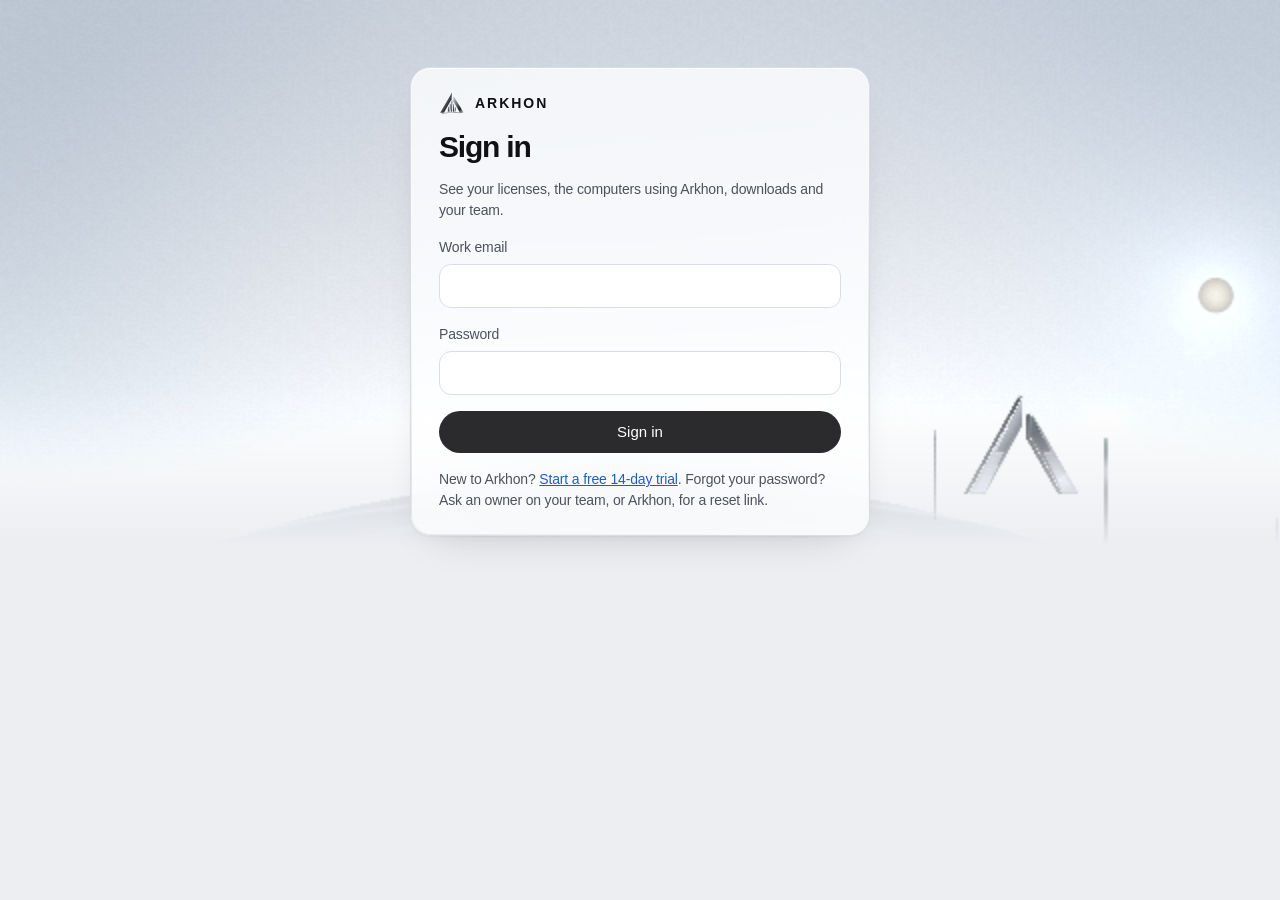
==== commit 8a8bb3d3: "Horizon v3 lite: the WebGL world in the Operator Console and customer portal Same inline shader engi" ====
--- a/server/portal/index.html
+++ b/server/portal/index.html
@@ -195,6 +195,30 @@
 #v-signin .narrow, #v-accept .narrow, #v-trial .narrow { margin-top: 3vh; }
 @media (max-width: 1320px) { .who { display: none; } }
 .pillnav a { padding: 7px 12px !important; }
+/* ark-v3-css:begin */
+/* Horizon v3 (lite): the suite's WebGL world behind the title band, glass cards with a
+   pointer-lit chrome hairline, display type and embossed numerals. Inline only (strict CSP). */
+:root { --glass: color-mix(in srgb, var(--card) 76%, transparent); --edge-a: rgba(255,255,255,.95); --edge-b: rgba(255,255,255,.28); --edge-c: rgba(17,17,19,.10);
+  --emboss: 0 1px 0 rgba(255,255,255,.85), 0 -1px 0 rgba(17,17,19,.10); --scrim: color-mix(in srgb, var(--bg) 66%, transparent); }
+@media (prefers-color-scheme: dark) { :root { --edge-a: rgba(255,255,255,.7); --edge-b: rgba(255,255,255,.13); --edge-c: rgba(255,255,255,.05);
+  --emboss: 0 1px 0 rgba(0,0,0,.6), 0 -1px 0 rgba(255,255,255,.12); --scrim: color-mix(in srgb, var(--bg) 60%, transparent); } }
+.hz-band { background: linear-gradient(to bottom, var(--sky-top), var(--sky-low) 80%, var(--bg)); }
+.hz-band .w3 { position: absolute; inset: 0; -webkit-mask: linear-gradient(#000 72%, transparent); mask: linear-gradient(#000 72%, transparent); }
+.hz-band.gl { background: none; }
+.hz-band.gl > canvas:not(.w3) { display: none; }
+.stage h1 { letter-spacing: -.046em; font-weight: 640; text-wrap: balance; }
+html.gl .stage > :first-child { position: relative; }
+html.gl .stage { isolation: isolate; }
+html.gl .stage::before { content: ""; position: absolute; z-index: -1; inset: -40px -14% -10px -18%; pointer-events: none;
+  background: radial-gradient(closest-side, var(--scrim) 45%, color-mix(in srgb, var(--bg) 28%, transparent) 75%, transparent 100%); }
+.kpi b, .hz-stat b { text-shadow: var(--emboss); }
+html.gl .card { background: var(--glass); backdrop-filter: blur(20px) saturate(160%); -webkit-backdrop-filter: blur(20px) saturate(160%); position: relative; }
+html.gl .card::after { content: ""; position: absolute; inset: 0; border-radius: inherit; padding: 1px; pointer-events: none;
+  background: radial-gradient(240px circle at var(--mx, 50%) var(--my, -60%), var(--edge-a), var(--edge-b) 42%, transparent 72%), linear-gradient(165deg, var(--edge-b), transparent 40%, var(--edge-c) 70%, var(--edge-b));
+  -webkit-mask: linear-gradient(#000 0 0) content-box, linear-gradient(#000 0 0); -webkit-mask-composite: xor; mask: linear-gradient(#000 0 0) content-box exclude, linear-gradient(#000 0 0); }
+@media (prefers-reduced-transparency: reduce) { html.gl .card { background: var(--card); backdrop-filter: none; -webkit-backdrop-filter: none; }
+  html.gl .stage::before { background: radial-gradient(closest-side, var(--bg) 50%, transparent 100%); } }
+/* ark-v3-css:end */
 </style>
 </head>
 <body>
@@ -361,6 +385,409 @@
   </section>
 </main>
 
+<script>/* ark-world:begin */
+/* =====================================================================================
+   Horizon v3 world: one hand-written WebGL shader scene (no libraries). WebGL2 first,
+   then WebGL1 (the shader is GLSL ES 1.00 so one source serves both); if neither is
+   available create() returns null and the page keeps its Canvas-2D heroes, whose CSS
+   gradient is the last, static fallback.
+   One full-screen triangle, one fragment pass:
+     sky        time-of-day gradient, sun/moon disc, scattering glow, stars (night), aurora (chat)
+     monument   the Arkhon mark extruded: two SDF polygons with fake depth (swept side faces),
+                bevel normals, sky-reflecting brushed chrome, rim light, slow idle turn
+     terrain    3-5 fbm ridge layers receding to a curved horizon, aerial haze, strata lines
+     data       towers / scan beam / waveform ridge / light trail / dome from the page's numbers
+     post       grain + chromatic vignette
+   Quality tiers (adaptive): 0 = DPR<=1.5, 5 octaves, 5 layers; 1 = 0.75x res, 4/4; 2 = 0.5x
+   res, 3/3, no haze; 3 = tier 2 at 30 fps. A tier drops when the median GPU time (timer query)
+   or the median frame interval says the budget is blown; it never climbs back (no flicker).
+   ===================================================================================== */
+window.ArkWorld = (() => {
+  const reduce = matchMedia('(prefers-reduced-motion: reduce)');
+  const VS = 'attribute vec2 a;void main(){gl_Position=vec4(a,0.,1.);}';
+  const FS = `
+#ifdef GL_FRAGMENT_PRECISION_HIGH
+precision highp float;
+#else
+precision mediump float;
+#endif
+uniform vec2 uRes; uniform float uTime, uHy, uDolly, uDark, uMode, uNT, uNS, uLevel, uIntro, uOct, uLay, uHaze, uGrow, uAsp;
+uniform vec3 uSkyTop, uSkyLow, uGlow, uGround, uLand, uSage, uBar;
+uniform vec4 uSun; uniform vec4 uTw[16]; uniform float uSer[16];
+uniform vec3 uMon; uniform vec4 uEv; uniform vec2 uSpan; uniform float uPan;
+float h1(float n){return fract(sin(mod(n,4096.))*43758.5453);}
+float h2(vec2 p){return fract(sin(dot(mod(p,4096.),vec2(127.1,311.7)))*43758.5453);}
+float n1(float x){float i=floor(x),f=fract(x);f=f*f*(3.-2.*f);return mix(h1(i),h1(i+1.),f);}
+float n2(vec2 p){vec2 i=floor(p),f=fract(p);f=f*f*(3.-2.*f);
+  return mix(mix(h2(i),h2(i+vec2(1,0)),f.x),mix(h2(i+vec2(0,1)),h2(i+vec2(1,1)),f.x),f.y);}
+float fbm(float x){float s=0.,a=.5;for(int i=0;i<5;i++){if(float(i)>=uOct)break;s+=a*n1(x);x=x*2.03+7.1;a*=.5;}return s;}
+float curv(float x){return x*x/(3.*uAsp);}
+// Mark polygons (viewBox 120x104, y down). Left: 4 points; right: 5.
+float sdSeg(vec2 p,vec2 a,vec2 b,inout float s){vec2 e=b-a,w=p-a;vec2 q=w-e*clamp(dot(w,e)/max(dot(e,e),1e-6),0.,1.);
+  bvec3 c=bvec3(p.y>=a.y,p.y<b.y,e.x*w.y>e.y*w.x);if(all(c)||all(not(c)))s=-s;return dot(q,q);}
+float sdL(vec2 p){float s=1.;float d=sdSeg(p,vec2(60,2),vec2(4,98),s);d=min(d,sdSeg(p,vec2(4,98),vec2(22,98),s));
+  d=min(d,sdSeg(p,vec2(22,98),vec2(58,34),s));d=min(d,sdSeg(p,vec2(58,34),vec2(60,2),s));return s*sqrt(d);}
+float sdR(vec2 p){float s=1.;float d=sdSeg(p,vec2(68,20),vec2(116,98),s);d=min(d,sdSeg(p,vec2(116,98),vec2(98,98),s));
+  d=min(d,sdSeg(p,vec2(98,98),vec2(66,44),s));d=min(d,sdSeg(p,vec2(66,44),vec2(66,24),s));d=min(d,sdSeg(p,vec2(66,24),vec2(68,20),s));return s*sqrt(d);}
+float sdMark(vec2 p){return min(sdL(p),sdR(p));}
+vec3 env(vec3 r){ // what the chrome reflects: the same sky, a bright horizon line, dark land
+  float y=r.y; vec3 up=mix(uSkyLow,uSkyTop,clamp(y*1.4,0.,1.));
+  vec3 dn=mix(uBar*.35,uBar*.8,clamp(-y*2.,0.,1.));
+  vec3 c=y>0.?up*1.05:dn; c+=uGlow*exp(-abs(y)*30.)*.9; c+=vec3(1.)*pow(max(0.,dot(r,normalize(vec3(uSun.x-uMon.x,uSun.y-uHy+.2,.6)))),24.)*uSun.z;
+  return c;}
+float ridge(float x,float k){
+  float z=1.+k*1.3, ze=max(.4,z-uDolly*.9), sc=z/ze;
+  float wx=(x/sc)*(2.6-k*.28)+uPan*(1.6/z)+k*17.31;
+  float base=mix(-.085,.03,k/4.), amp=mix(.075,.06,k/4.);
+  float h=(base+amp*(fbm(wx)-.42))*sc;
+  if(uMode>2.5&&uMode<3.5&&k<.5){ // meetings: the nearest ridge becomes the waveform of meeting lengths
+    float wv=0.;for(int i=0;i<16;i++){if(float(i)>=uNS)break;float xi=mix(uSpan.x,uSpan.y,(float(i)+.5)/max(uNS,1.));
+      wv+=uSer[i]*exp(-pow((x-xi)*26.,2.))*(.8+.2*sin(uTime*2.2+float(i)*1.7));}
+    h+=wv*.11*uGrow;}
+  return uHy+h-curv(x)*(1.+k*.1);}
+void main(){
+  vec2 p=(gl_FragCoord.xy-.5*uRes)/uRes.y; float t=uTime, I=uIntro;
+  float night=uSun.w, ty=clamp((p.y-uHy)/max(.5-uHy,.05),0.,1.);
+  // ---- sky
+  vec3 col=mix(uSkyLow,uSkyTop,smoothstep(0.,1.,pow(ty,.8)));
+  vec2 sp=uSun.xy; sp.y+=mix(-.22,0.,smoothstep(.15,.8,I));
+  float ds=length(p-sp);
+  col+=uGlow*(exp(-ds*3.2)*.42+exp(-ds*13.)*.5)*uSun.z;          // mie halo around the sun
+  col+=uGlow*exp(-max(p.y-uHy,0.)*8.)*.38;                          // rayleigh band low on the sky
+  vec3 sunC=mix(vec3(1.,.93,.82),vec3(.93,.95,1.),night);
+  float disc=smoothstep(.034,.03,ds); float limb=1.-.35*pow(clamp(ds/.034,0.,1.),2.);
+  if(night>.5){disc*=1.-smoothstep(.032,.028,length(p-sp-vec2(.014,.008)));}  // a crescent moon
+  col=mix(col,sunC*limb*(1.+uDark*.2),disc*uSun.z*(p.y>uHy?1.:0.));
+  if(night>0.){vec2 g=(p+vec2(uPan*.012,0.))*140.;vec2 c=floor(g);float r=h2(c);
+    if(r>.982){vec2 o=vec2(h2(c+3.1),h2(c+7.7));float d=length(fract(g)-o);
+      float tw=.6+.4*sin(t*(1.+r*3.)+r*40.);col+=vec3(.9,.94,1.)*smoothstep(.12,0.,d)*tw*night*mix(.25,1.,uDark)*smoothstep(.0,.25,ty);}}
+  if(uMode>4.5&&uMode<5.5){ // chat: an aurora that brightens while a reply streams
+    vec3 au=vec3(0.);for(int i=0;i<3;i++){float fi=float(i);
+      float y0=uHy+.15+fi*.07+.07*(fbm(p.x*1.1+t*.05+fi*3.)-.45);float dy=p.y-y0;
+      float shape=dy>0.?exp(-dy*(7.+fi*3.)):exp(dy*70.);
+      float rays=.45+.55*n1(p.x*48.+t*.5+fi*11.)*n1(p.x*13.-t*.2+fi*2.);
+      au+=mix(uSage*2.3+vec3(.02,.12,.06),vec3(.5,.45,.95),clamp(dy*5.,0.,1.))*shape*rays*(1.-fi*.28);}
+    col+=au*mix(.22,.6,uDark)*uLevel*smoothstep(0.,.04,p.y-uHy);}
+  // ---- monument: the mark, extruded; turns slowly on its axis
+  float ang=sin(t*.17)*.42+uMon.z, ca=cos(ang), sa=sin(ang);
+  vec2 q=(p-vec2(uMon.x,uHy-.004))/uMon.y; q.x/=max(ca,.2);
+  vec2 mk=vec2(60.+q.x*104.,98.-q.y*104.);
+  float mon=0.; vec3 monC=vec3(0.);
+  if(mk.x>-30.&&mk.x<150.&&mk.y>-10.&&mk.y<104.){
+    float br=1.+.006*sin(t*.8); mk=(mk-vec2(60,98))/br+vec2(60,98);
+    float d=sdMark(mk);
+    float dep=sa*16.; float side=1e3;
+    for(int i=1;i<=4;i++){side=min(side,sdMark(mk+vec2(dep*float(i)/4.,-abs(dep)*.06*float(i)/4.)));}
+    float dis=1.; // intro: the mark assembles from light
+    if(I<1.){float nn=n2(mk*.09)*.7+n2(mk*.31)*.3; float th=smoothstep(.4,.95,I)*1.15; dis=step(nn,th);
+      monC+=uGlow*3.*smoothstep(.06,0.,abs(nn-th))*step(d,0.)*(1.-step(1.,th));}
+    if(d<0.){
+      float e=.6; vec2 gr=vec2(sdMark(mk+vec2(e,0))-d,sdMark(mk+vec2(0,e))-d)/e;
+      float b=4.; float bev=clamp(1.+d/b,0.,1.); vec3 n=normalize(vec3(gr.x*ca, -gr.y, 1.)*vec3(bev*1.6,bev*1.6,1.)+vec3(sa*.7+(mk.x-60.)/220.,(mk.y-58.)/70.,0.));
+      vec3 r=reflect(vec3(0,0,-1),n); vec3 c=env(r);
+      float brush=.94+.06*h1(floor(mk.y*1.7)+floor(mk.x*.2)*31.);
+      float sheen=exp(-pow((mk.x+mk.y*.45)-mod(t*22.,260.)+40.,2.)/180.);
+      float gt=fract((mk.x*.55+mk.y)/150.+ang*.35);   // the brand's brushed-chrome ramp, swept by the turn
+      vec3 ch=gt<.38?mix(vec3(.957,.961,.969),vec3(.604,.627,.671),gt/.38):gt<.62?mix(vec3(.604,.627,.671),vec3(.227,.239,.267),(gt-.38)/.24):mix(vec3(.227,.239,.267),vec3(.788,.8,.827),(gt-.62)/.38);
+      c=mix(ch*mix(.92,.8,uDark),c,.38)*brush+vec3(1.)*sheen*.3;
+      c+=uGlow*smoothstep(-1.4,0.,d)*.9;                                   // rim light
+      monC+=c; mon=dis*smoothstep(.0,-.8,d);
+    } else if(side<0.){
+      float k=clamp(-side/6.,0.,1.); vec3 c=mix(uBar*.55,uBar*.9,k)*(.75+.25*abs(sa));
+      c+=uGlow*.25*smoothstep(-1.,0.,side);
+      monC+=c; mon=dis*smoothstep(0.,-.8,side);
+    }
+  }
+  // ---- terrain: nearest occluding ridge wins
+  float hit=-1.; float rk=0.;
+  for(int i=0;i<5;i++){float k=float(i);if(k>=uLay)break;float kk=k*4./max(uLay-1.,1.);float r=ridge(p.x,kk);if(p.y<r){hit=kk;rk=r;break;}}
+  // the monument stands behind the two nearest ridges
+  if(mon>0.&&(hit<0.||hit>1.6)){col=mix(col,monC,mon);}
+  if(hit>=0.){
+    float fk=hit/4.; vec3 hz=mix(uSkyLow,uGlow,.35);
+    vec3 lc=mix(uLand,hz,fk*.82*(.6+.4*uHaze));
+    float dd=rk-p.y;
+    lc+=uGlow*exp(-dd*uRes.y*.55)*(.55-.3*fk);                           // sunlit rim along every ridge
+    lc*=1.+.05*sin(dd*(180.+hit*60.)+hit*3.)*(1.-fk);                      // engraved strata
+    lc=mix(lc,uGround,smoothstep(.02,.22,uHy-p.y)*.85);                 // land fades into the page
+    col=(hit>1.6&&mon>0.)?mix(lc,monC,mon):lc;
+  }
+  // volumetric haze drifting along the horizon
+  if(uHaze>0.){float f=exp(-abs(p.y-uHy-.012)*13.)*(.55+.45*n2(vec2(p.x*2.5+t*.025+uPan*.2,p.y*7.)));col+=uGlow*f*.28*uHaze;}
+  // ---- data
+  float base=uHy-curv(p.x)+.002;
+  if(uMode<2.5){
+    float beam=uMode>1.5?mix(uSpan.x-.05,uSpan.y+.05,fract(t/4.2)):-9.;
+    for(int i=0;i<16;i++){if(float(i)>=uNT)break;vec4 w=uTw[i];
+      float g=smoothstep(w.w,w.w+.4,uGrow); float bx=uHy-curv(w.x)+.002; float hh=w.y*g;
+      float lit=w.z; if(uMode>1.5)lit=max(lit,step(w.x,beam)*.85);
+      float dx=abs(p.x-w.x), wd=.0028+lit*.0008;
+      if(dx<wd&&p.y>bx-.01&&p.y<bx+hh&&!(hit>=0.&&hit<.9)){
+        float v=(p.y-bx)/max(hh,.001); vec3 body=mix(uLand*1.4+.08,mix(vec3(.85),vec3(.35),v),lit*.0);
+        vec3 chrome=mix(vec3(.17,.17,.19),vec3(1.),.5+.5*sin((p.x-w.x)/wd*1.6+1.2))*(.75+.25*v)*mix(.55,1.,uDark);
+        vec3 c=mix(uBar*.9,chrome,lit);
+        c+=vec3(1.)*.35*exp(-pow(v*hh*30.-mod(t*.9+float(i)*.37,1.)*hh*30.,2.)*2.)*lit;
+        c*=mix(1.,.9+.1*step(.5,fract((p.y-bx)*90.)),1.-lit);           // window strips on unlit towers
+        col=mix(col,c,smoothstep(wd,wd*.6,dx));}
+      vec2 tip=vec2(w.x,bx+hh+.012*g); float dt=length(p-tip);
+      if(p.y>bx+hh&&p.y<tip.y&&dx<.0009&&!(hit>=0.&&hit<.9))col=mix(col,mix(uBar,vec3(.9),lit),.9);
+      float blink=lit>.5?(.65+.35*sin(t*2.4+float(i))):.45;
+      col+=mix(uGlow,uSage*2.2+.2,lit*.6)*exp(-dt*(lit>.5?70.:150.))*blink*g*(lit*.9+.25);}
+    if(uMode>1.5&&uMode<2.5){float bd=abs(p.x-beam);
+      col+=uGlow*exp(-bd*240.)*smoothstep(base-.01,base+.28,p.y)*smoothstep(base+.36,base+.05,p.y)*.9;
+      col+=uSage*1.5*exp(-bd*900.)*exp(-abs(p.y-base)*120.)*.8;}
+  }
+  if(uMode>3.5&&uMode<4.5){ // reports: a light trail drawing the series across the land
+    float best=1e3,along=0.,tot=0.,at=0.; vec2 prev=vec2(0);
+    for(int i=0;i<16;i++){if(float(i)>=uNS)break;float xi=mix(uSpan.x,uSpan.y,float(i)/max(uNS-1.,1.));
+      vec2 cur=vec2(xi,uHy-curv(xi)+.03+uSer[i]*.2);
+      if(i>0){vec2 e=cur-prev,w=p-prev;float hseg=clamp(dot(w,e)/dot(e,e),0.,1.);float d=length(w-e*hseg);
+        if(d<best){best=d;at=tot+hseg*length(e);} tot+=length(e);}
+      prev=cur;}
+    float prog=uLevel*tot; float on=step(at,prog);
+    col+=mix(uGlow,uSage*2.+.15,.5)*(exp(-best*900.)*1.1+exp(-best*90.)*.35)*on*(.5+.5*smoothstep(prog-.6,prog,at));
+    // the comet head
+    float hx=0.; vec2 hp=vec2(0); prev=vec2(0); tot=0.;
+    for(int i=0;i<16;i++){if(float(i)>=uNS)break;float xi=mix(uSpan.x,uSpan.y,float(i)/max(uNS-1.,1.));
+      vec2 cur=vec2(xi,uHy-curv(xi)+.03+uSer[i]*.2); if(i>0){float l=length(cur-prev); if(prog>=tot&&prog<=tot+l+1e-4){hp=mix(prev,cur,(prog-tot)/max(l,1e-4));hx=1.;} tot+=l;} prev=cur;}
+    col+=vec3(1.)*exp(-length(p-hp)*160.)*hx*1.2;
+  }
+  if(uMode>5.5){ // privacy: a translucent dome closes over the land; activity stays inside
+    vec2 c=vec2(mix(uSpan.x,uSpan.y,.5),base); vec2 rr=vec2((uSpan.y-uSpan.x)*.58,.26)*uLevel;
+    vec2 dq=(p-vec2(c.x,uHy-curv(c.x)))/max(rr,vec2(1e-3)); float d=length(dq)-1.;
+    if(p.y>uHy-curv(p.x)-.004&&rr.x>.01){
+      float fres=exp(-abs(d)*38.)*1.2+(d<0.?pow(clamp(1.+d,0.,1.),5.)*.35:0.);
+      float lat=d<0.?smoothstep(.02,0.,abs(fract(dq.y*5.)-.5)*.6)*.18+smoothstep(.03,0.,abs(fract(dq.x*4.+.5)-.5)*.5)*.12:0.;
+      col+=mix(uGlow,uSage*1.8+.15,.45)*(fres+lat*(1.+d))*.9; if(d<0.)col=mix(col,uSkyLow,.08);}
+    for(int i=0;i<16;i++){if(float(i)>=uNT)break;vec4 w=uTw[i];
+      vec2 dp=vec2(c.x+(w.x-.5)*rr.x*1.5,uHy-curv(c.x)+.01+abs(sin(t*(1.1+w.z*.6)+float(i)*1.3))*rr.y*.62*w.y);
+      col+=mix(uGlow,uSage*2.2+.2,.6)*exp(-length(p-dp)*150.)*uLevel;}
+  }
+  // ---- the horizon line, drawn from the centre outward during the intro
+  float hl=exp(-abs(p.y-(uHy-curv(p.x)))*uRes.y*.9)*smoothstep(I*1.2*uAsp,I*1.2*uAsp-.1,abs(p.x-uMon.x*.4));
+  col+=uGlow*hl*(.35+.65*(1.-smoothstep(.85,1.,I)));
+  // ---- events: an approved card landing (ring) and the all-clear burst
+  if(uEv.x>=0.&&uEv.x<1.){vec2 e=(p-vec2(uEv.z,base+.004))/vec2(1.,.28);float r=.03+.16*(1.-pow(1.-uEv.x,3.));
+    col+=uGlow*exp(-abs(length(e)-r)*200.)*(1.-uEv.x)*1.2;}
+  if(uEv.y>=0.&&uEv.y<1.){float r=length((p-vec2(uEv.z,base))*vec2(1.,1.4));float R=.05+uAsp*.7*(1.-pow(1.-uEv.y,3.));
+    col+=uGlow*exp(-abs(r-R)*14.)*(1.-uEv.y)*.9+uSage*exp(-abs(r-R*.8)*30.)*(1.-uEv.y)*.5;}
+  // ---- intro exposure (pre-dawn to day)
+  if(I<1.){float ex=smoothstep(.0,.55,I);col=mix(col*.18+uSkyTop*.06*uDark,col,ex);}
+  // ---- post: grain + chromatic vignette
+  vec2 uv=gl_FragCoord.xy/uRes; float v=smoothstep(.45,1.25,length((uv-.5)*vec2(uAsp*.75,1.))*1.35);
+  col*=1.-v*mix(.07,.22,uDark); col.r*=1.-v*.025; col.b*=1.+v*.02;
+  col+=(h2(gl_FragCoord.xy+fract(t*.37)*311.)-.5)*mix(.022,.03,uDark);
+  gl_FragColor=vec4(clamp(col,0.,1.),1.);
+}`;
+
+  function parse(c) { // any CSS colour -> [r,g,b] 0..1 (alpha composited over white/black)
+    const m = /rgba?\(([^)]+)\)/.exec(c);
+    if (m) { const v = m[1].split(/[ ,/]+/).filter(Boolean).map(Number); const a = v[3] == null ? 1 : v[3]; return [v[0], v[1], v[2]].map(x => x / 255 * a); }
+    const h = (c || '').replace('#', ''); if (h.length >= 6) return [0, 2, 4].map(i => parseInt(h.slice(i, i + 2), 16) / 255);
+    return [.5, .5, .5];
+  }
+  const TOD = { // sun position (x rel. monument side, y above horizon), intensity, night
+    dawn: { x: -.35, y: .06, k: 1.05, n: 0, top: [.42, .44, .58], low: [1, .82, .66], glow: [1, .78, .55] },
+    day: { x: .3, y: .36, k: .6, n: 0 },
+    dusk: { x: .55, y: .05, k: 1.1, n: 0, top: [.30, .27, .45], low: [1, .66, .48], glow: [1, .62, .40] },
+    night: { x: -.45, y: .27, k: .7, n: 1, top: [.04, .05, .10], low: [.12, .15, .24], glow: [.55, .62, .85] },
+  };
+
+  function create(canvas, opts) {
+    opts = opts || {};
+    let gl = null, v2 = false;
+    try {
+      const a = { antialias: false, alpha: false, depth: false, stencil: false, preserveDrawingBuffer: false, powerPreference: 'default' };
+      gl = canvas.getContext('webgl2', a); v2 = !!gl;
+      if (!gl) gl = canvas.getContext('webgl', a) || canvas.getContext('experimental-webgl', a);
+    } catch (_) { gl = null; }
+    if (!gl) return null;
+    const sh = (type, src) => { const s = gl.createShader(type); gl.shaderSource(s, src); gl.compileShader(s); if (!gl.getShaderParameter(s, gl.COMPILE_STATUS)) { console.warn('ArkWorld shader:', gl.getShaderInfoLog(s)); return null; } return s; };
+    const vs = sh(gl.VERTEX_SHADER, VS), fs = sh(gl.FRAGMENT_SHADER, FS);
+    if (!vs || !fs) return null;
+    const pr = gl.createProgram(); gl.attachShader(pr, vs); gl.attachShader(pr, fs); gl.bindAttribLocation(pr, 0, 'a'); gl.linkProgram(pr);
+    if (!gl.getProgramParameter(pr, gl.LINK_STATUS)) { console.warn('ArkWorld link:', gl.getProgramInfoLog(pr)); return null; }
+    gl.useProgram(pr);
+    const buf = gl.createBuffer(); gl.bindBuffer(gl.ARRAY_BUFFER, buf);
+    gl.bufferData(gl.ARRAY_BUFFER, new Float32Array([-1, -1, 3, -1, -1, 3]), gl.STATIC_DRAW);
+    gl.enableVertexAttribArray(0); gl.vertexAttribPointer(0, 2, gl.FLOAT, false, 0, 0);
+    const U = {}; ['uRes', 'uTime', 'uHy', 'uDolly', 'uDark', 'uMode', 'uNT', 'uNS', 'uLevel', 'uIntro', 'uOct', 'uLay', 'uHaze', 'uGrow', 'uAsp', 'uSkyTop', 'uSkyLow', 'uGlow', 'uBar', 'uGround', 'uLand', 'uSage', 'uSun', 'uTw', 'uSer', 'uMon', 'uEv', 'uSpan', 'uPan']
+      .forEach(n => { U[n] = gl.getUniformLocation(pr, n); });
+    const dbg = gl.getExtension('WEBGL_debug_renderer_info');
+    const renderer = String(dbg ? gl.getParameter(dbg.UNMASKED_RENDERER_WEBGL) : gl.getParameter(gl.RENDERER));
+    const soft = /swiftshader|llvmpipe|software|basic render/i.test(renderer);
+    const tq = v2 ? gl.getExtension('EXT_disjoint_timer_query_webgl2') : gl.getExtension('EXT_disjoint_timer_query');
+    const TIERS = [{ s: 1, oct: 5, lay: 5, haze: 1, fps: 60 }, { s: .75, oct: 4, lay: 4, haze: 1, fps: 60 }, { s: .5, oct: 3, lay: 3, haze: 0, fps: 60 }, { s: .5, oct: 3, lay: 3, haze: 0, fps: 30 }];
+    const S = {
+      tier: soft ? 2 : 0, W: 0, H: 0, dpr: 1, raf: 0, t0: performance.now(), last: 0, running: false, visible: true, lost: false,
+      mode: 0, tw: new Float32Array(64), nt: 0, ser: new Float32Array(16), ns: 0, level: 1, levelT: 1, grow: 1, growAt: -1e9,
+      pan: 0, panT: 0, hy: .1, hyPx: null, dolly: 0, mon: [.3, .22, 0], intro: 1, introAt: -1, introDur: 2500, onIntroEnd: null,
+      ev: [-1, -1, .3, 0], pulseAt: -1e9, burstAt: -1e9, busy: false, colors: null, tod: 'day', ptr: 0, ptrT: 0,
+      frames: [], gpu: [], pending: [], cpu: [], tierLog: [], frameN: 0, data: { towers: [], series: [] },
+    };
+    const span = () => { const a = S.W / S.H; return a < 1 ? [-.42 * a, .42 * a] : (opts.lite ? [.02 * a, .46 * a] : [-.02 * a, .46 * a]); };
+
+    function readColors() {
+      const cs = getComputedStyle(document.documentElement), v = k => cs.getPropertyValue(k).trim();
+      const dark = parse(v('--bg'))[0] < .3;
+      const T = TOD[S.tod] || TOD.day;
+      let top = parse(v('--sky-top')), low = parse(v('--sky-low')), glow = dark ? [.84, .86, .91] : [1, 1, 1];
+      if (T.top) { const k = dark ? .55 : .32; const mix = (a, b) => a.map((x, i) => x + (b[i] - x) * k); top = mix(top, T.top); low = mix(low, dark ? T.low.map(x => x * .45) : T.low); glow = mix(glow, T.glow); }
+      if (S.tod === 'night' && !dark) { top = [.74, .78, .86]; low = [.90, .91, .95]; }
+      const ground = parse(v('--bg'));
+      const land = dark ? [.055, .062, .08] : [.70, .73, .78];
+      S.colors = { top, low, glow: glow.map(x => x * (dark ? .5 : .42)), ground, land, bar: parse(v('--bar')), sage: [.184, .478, .333], dark: dark ? 1 : 0, T };
+    }
+
+    function resize() {
+      const r = canvas.getBoundingClientRect(); if (!r.width || !r.height) return false;
+      const dpr = Math.min(devicePixelRatio || 1, 1.5) * TIERS[S.tier].s;
+      const W = Math.max(2, Math.round(r.width * dpr)), H = Math.max(2, Math.round(r.height * dpr));
+      if (W !== canvas.width || H !== canvas.height) { canvas.width = W; canvas.height = H; }
+      S.W = W; S.H = H; S.dpr = dpr; S.cssH = r.height; S.cssW = r.width; return true;
+    }
+
+    function layoutTowers() {
+      const [x0, x1] = span(), list = S.data.towers, n = Math.min(16, list.length), max = Math.max(1e-6, ...list.map(b => b.v || 0));
+      const narrow = S.W / S.H < 1, hMax = narrow ? .12 : .2;
+      S.nt = n;
+      for (let i = 0; i < n; i++) {
+        const b = list[i], x = n === 1 ? (x0 + x1) / 2 : x0 + (x1 - x0) * (i + .5) / n;
+        S.tw[i * 4] = x; S.tw[i * 4 + 1] = S.mode === 6 ? .3 + ((i * 37) % 10) / 14 : Math.max(.012, (b.v || 0) / max * hMax);
+        S.tw[i * 4 + 2] = b.lit ? 1 : 0; S.tw[i * 4 + 3] = (i / Math.max(1, n)) * .35;
+        if (S.mode === 6) S.tw[i * 4] = (i + .5) / n;
+      }
+      const ser = S.data.series, m = Math.min(16, ser.length), smax = Math.max(1e-6, ...ser.map(Math.abs));
+      S.ns = m; for (let i = 0; i < m; i++) S.ser[i] = ser[i] / smax;
+    }
+
+    function draw(t, still) {
+      if (S.lost || !S.W) return;
+      if (!S.colors) readColors();
+      const C = S.colors, T = C.T, tier = TIERS[S.tier], a = S.W / S.H;
+      const time = still ? 12 : (t - S.t0) / 1000;
+      // camera: pan eases towards the page's place; the pointer adds a little parallax
+      const dt = S.prevT ? Math.min(.1, (t - S.prevT) / 1000) : .016; S.prevT = still ? 0 : t;
+      const k = r => 1 - Math.exp(-dt * r); // frame-rate independent easing
+      if (!still) { S.pan += (S.panT - S.pan) * k(3.4); S.ptr += (S.ptrT - S.ptr) * k(3.6); } else { S.pan = S.panT; }
+      const pan = S.pan + (still ? 0 : S.ptr * .35);
+      const fly = S.panT - S.pan; // towers ride with the land while flying
+      let grow = 1; if (!still && S.growAt > 0) grow = Math.min(1, (t - S.growAt) / 1200); if (still) grow = 1;
+      let intro = 1; if (S.introAt > 0 && !still) { intro = Math.min(1, (t - S.introAt) / S.introDur); if (intro >= 1) { S.introAt = -1; const f = S.onIntroEnd; S.onIntroEnd = null; if (f) f(); } }
+      if (S.introAt > 0) grow = Math.min(grow, Math.max(0, (intro - .3) / .5));
+      if (!still) S.level += (S.levelT - S.level) * k(S.mode === 4 ? 1.4 : 2.6); else S.level = S.levelT;
+      const ex = S.mode === 4 && still ? 1 : S.level;
+      gl.viewport(0, 0, S.W, S.H);
+      gl.uniform2f(U.uRes, S.W, S.H); gl.uniform1f(U.uTime, time); gl.uniform1f(U.uAsp, a);
+      const hyPx = S.hyPx == null ? S.cssH * .72 : S.hyPx; // horizon, CSS px from the top of the canvas
+      gl.uniform1f(U.uHy, .5 - hyPx / S.cssH); gl.uniform1f(U.uDolly, still ? 0 : S.dolly);
+      gl.uniform1f(U.uDark, C.dark); gl.uniform1f(U.uMode, S.mode); gl.uniform1f(U.uLevel, ex);
+      gl.uniform1f(U.uIntro, intro); gl.uniform1f(U.uOct, tier.oct); gl.uniform1f(U.uLay, tier.lay); gl.uniform1f(U.uHaze, tier.haze); gl.uniform1f(U.uGrow, grow);
+      gl.uniform3fv(U.uSkyTop, C.top); gl.uniform3fv(U.uSkyLow, C.low); gl.uniform3fv(U.uGlow, C.glow); gl.uniform3fv(U.uGround, C.ground); gl.uniform3fv(U.uLand, C.land); gl.uniform3fv(U.uBar, C.bar); gl.uniform3fv(U.uSage, C.sage);
+      const narrow = a < 1, monX = narrow ? .22 * a : (opts.lite ? .3 * a : .22 * a), monS = narrow ? .14 : (opts.lite ? .2 : .26);
+      gl.uniform4f(U.uSun, monX + T.x * a * .5 - pan * .01, .5 - hyPx / S.cssH + T.y, T.k, T.n);
+      gl.uniform3f(U.uMon, monX - pan * .004, monS, 0);
+      const tw = S.tw.slice(0, Math.max(4, S.nt * 4));
+      const fx = Math.max(-1.4 * a, Math.min(1.4 * a, fly * .55));
+      if (fx && S.mode !== 6) for (let i = 0; i < S.nt; i++) tw[i * 4] -= fx;
+      gl.uniform4fv(U.uTw, new Float32Array(64).map((_, i) => tw[i] || 0)); gl.uniform1f(U.uNT, S.nt);
+      gl.uniform1fv(U.uSer, S.ser); gl.uniform1f(U.uNS, S.ns);
+      const [x0, x1] = span(); gl.uniform2f(U.uSpan, x0 - (S.mode === 6 ? 0 : fx), x1 - (S.mode === 6 ? 0 : fx)); gl.uniform1f(U.uPan, pan);
+      const kp = still ? -1 : (t - S.pulseAt) / 700, kb = still ? -1 : (t - S.burstAt) / 1500;
+      gl.uniform4f(U.uEv, kp >= 0 && kp < 1 ? kp : -1, kb >= 0 && kb < 1 ? kb : -1, (x0 + x1) / 2, 0);
+      let q = null;
+      if (tq && !still && S.pending.length < 3) { q = v2 ? gl.createQuery() : tq.createQueryEXT(); v2 ? gl.beginQuery(tq.TIME_ELAPSED_EXT, q) : tq.beginQueryEXT(tq.TIME_ELAPSED_EXT, q); }
+      gl.drawArrays(gl.TRIANGLES, 0, 3);
+      if (q) { v2 ? gl.endQuery(tq.TIME_ELAPSED_EXT) : tq.endQueryEXT(tq.TIME_ELAPSED_EXT); S.pending.push(q); }
+      pollQueries();
+    }
+    function pollQueries() {
+      if (!tq) return;
+      while (S.pending.length) {
+        const q = S.pending[0];
+        const ok = v2 ? gl.getQueryParameter(q, gl.QUERY_RESULT_AVAILABLE) : tq.getQueryObjectEXT(q, tq.QUERY_RESULT_AVAILABLE_EXT);
+        const dis = gl.getParameter(tq.GPU_DISJOINT_EXT);
+        if (!ok) break;
+        const ns = v2 ? gl.getQueryParameter(q, gl.QUERY_RESULT) : tq.getQueryObjectEXT(q, tq.QUERY_RESULT_EXT);
+        if (!dis) { S.gpu.push(ns / 1e6); if (S.gpu.length > 240) S.gpu.shift(); }
+        v2 ? gl.deleteQuery(q) : tq.deleteQueryEXT(q); S.pending.shift();
+      }
+    }
+    const med = a => { if (!a.length) return 0; const s = [...a].sort((x, y) => x - y); return s[Math.floor(s.length / 2)]; };
+    const pct = (a, p) => { if (!a.length) return 0; const s = [...a].sort((x, y) => x - y); return s[Math.min(s.length - 1, Math.floor(s.length * p))]; };
+    function adapt() {
+      // Budget: 12 ms of GPU per frame (timer query) or, without one, a 60 fps cadence.
+      if (S.frameN % 45 || S.tier >= 3 || S.locked) return;
+      const recent = S.frames.slice(-40), g = S.gpu.slice(-40);
+      const slow = (g.length >= 20 && med(g) > 12) || (recent.length >= 30 && med(recent) > 19);
+      if (slow) { S.tier++; S.tierLog.push({ at: Math.round(performance.now()), tier: S.tier, gpu_ms: +med(g).toFixed(2), interval_ms: +med(recent).toFixed(2) }); S.frames = []; S.gpu = []; resize(); }
+    }
+    function loop(t) {
+      S.raf = 0;
+      if (!S.running || reduce.matches || document.hidden || !S.visible || S.lost) return;
+      const fps = TIERS[S.tier].fps;
+      if (fps < 60 && S.last && t - S.last < 1000 / fps - 2) { S.raf = requestAnimationFrame(loop); return; }
+      if (S.last) { S.frames.push(t - S.last); if (S.frames.length > 240) S.frames.shift(); }
+      S.last = t; S.frameN++;
+      const a = performance.now(); draw(t, false); S.cpu.push(performance.now() - a); if (S.cpu.length > 240) S.cpu.shift();
+      adapt();
+      S.raf = requestAnimationFrame(loop);
+    }
+    function kick() {
+      if (S.lost) return;
+      if (!S.W) resize();
+      if (reduce.matches || document.hidden || !S.visible || !S.running) { cancelAnimationFrame(S.raf); S.raf = 0; S.last = 0; draw(performance.now(), true); return; }
+      if (!S.raf) { S.last = 0; S.raf = requestAnimationFrame(loop); }
+    }
+    canvas.addEventListener('webglcontextlost', e => { e.preventDefault(); S.lost = true; if (opts.onLost) opts.onLost(); });
+    new ResizeObserver(() => { if (resize()) kick(); }).observe(canvas);
+    document.addEventListener('visibilitychange', kick);
+    reduce.addEventListener('change', kick);
+    resize(); readColors();
+    S.running = true;
+
+    return {
+      gl: v2 ? 'webgl2' : 'webgl', renderer, soft,
+      /** mode: 0 towers, 1 inbox, 2 docs scan, 3 meetings waveform, 4 reports trail, 5 chat aurora, 6 privacy dome */
+      scene(mode, towers, series, opts2) {
+        const key = JSON.stringify([mode, towers, series]);
+        if (key === S.key) return; S.key = key;
+        const changed = mode !== S.mode; S.mode = mode; S.data = { towers: towers || [], series: series || [] };
+        layoutTowers(); S.growAt = reduce.matches ? -1e9 : performance.now();
+        if (mode === 4 || mode === 6) { if (changed && !reduce.matches) S.level = 0; S.levelT = 1; } else if (mode === 5) S.levelT = S.busy ? 1 : .35; else S.levelT = 1;
+        kick();
+      },
+      place(x) { S.panT = x; kick(); },
+      horizon(px) { if (S.hyPx !== px) { S.hyPx = px; if (!S.raf) kick(); } },
+      dolly(d) { if (Math.abs(S.dolly - d) > .002) { S.dolly = d; if (!S.raf) kick(); } },
+      pointer(x) { S.ptrT = reduce.matches ? 0 : x; },
+      tod(name) { S.tod = name; readColors(); kick(); },
+      retheme() { readColors(); kick(); },
+      busy(b) { S.busy = !!b; if (S.mode === 5) S.levelT = b ? 1 : .35; kick(); },
+      pulse() { if (!reduce.matches) { S.pulseAt = performance.now(); kick(); } },
+      burst() { if (!reduce.matches) { S.burstAt = performance.now(); kick(); } },
+      /** Play the sunrise intro; resolves when it ends (or at once under reduced motion). */
+      intro(dur) { return new Promise(res => { if (reduce.matches) return res(); S.introDur = dur || 2500; S.introAt = performance.now(); S.onIntroEnd = res; kick(); }); },
+      skipIntro() { if (S.introAt > 0) { S.introAt = performance.now() - S.introDur; kick(); } },
+      setVisible(v) { if (S.visible !== v) { S.visible = v; kick(); } },
+      stop() { S.running = false; kick(); }, start() { S.running = true; kick(); },
+      target() { const [x0, x1] = span(); const r = canvas.getBoundingClientRect(); const hy = S.hyPx == null ? S.cssH * .72 : S.hyPx;
+        return { x: r.left + ((x0 + x1) / 2 / (S.W / S.H) + .5) * r.width, y: r.top + hy - 20 }; },
+      stats() {
+        const f = S.frames, g = S.gpu;
+        return { api: v2 ? 'webgl2' : 'webgl', renderer, tier: S.tier, tiers: S.tierLog.slice(), res: [S.W, S.H], frames: f.length,
+          interval_median_ms: +med(f).toFixed(2), interval_p95_ms: +pct(f, .95).toFixed(2),
+          gpu_median_ms: g.length ? +med(g).toFixed(2) : null, gpu_p95_ms: g.length ? +pct(g, .95).toFixed(2) : null,
+          cpu_median_ms: +med(S.cpu).toFixed(3), timer_query: !!tq };
+      },
+      resetStats() { S.frames = []; S.gpu = []; S.cpu = []; },
+      setTier(n) { S.locked = true; S.tier = Math.max(0, Math.min(3, n)); S.tierLog.push({ at: Math.round(performance.now()), tier: S.tier, forced: true }); resize(); kick(); },
+      kick,
+    };
+  }
+  return { create };
+})();
+/* ark-world:end */</script>
 <script>
 /* Horizon hero (lite): the suite's hero engine reduced to one skyline scene, inline for the
    strict CSP. Sky + light behind the horizon + grain (cached), then per frame: skyline bars
@@ -371,7 +798,7 @@
   const ease = t => 1 - Math.pow(1 - t, 3), clamp = (v, a = 0, b = 1) => Math.max(a, Math.min(b, v)), TAU = Math.PI * 2;
   const stats = { frames: 0, ms: 0, worst: 0 };
   let C = null, band = null, cv = null, ctx = null, stat = null, w = 0, h = 0, dpr = 1, g = null, cols = [], bars = [], key = '';
-  let grow = 1, growAt = -1e9, raf = 0, visible = true, t0 = performance.now(), px = .5, py = .5, tx = .5, ty = .5, hov = 0, hovT = 0, stageEl = null;
+  let W3 = null, grow = 1, growAt = -1e9, raf = 0, visible = true, t0 = performance.now(), px = .5, py = .5, tx = .5, ty = .5, hov = 0, hovT = 0, stageEl = null;
   function rng(seed) { let s = seed >>> 0 || 1; return () => (s = (s * 1664525 + 1013904223) >>> 0) / 4294967296; }
   const dust = Array.from({ length: 30 }, (_, i) => { const r = rng(i * 97 + 3); return { x: r(), y: r(), s: .6 + r() * 1.3, v: .15 + r() * .5, p: r() * TAU }; });
   function colors() {
@@ -384,6 +811,7 @@
     if (!w) return;
     const narrow = w < 720, horizon = h - (narrow ? 40 : 54), R = Math.max(w * 1.5, 900);
     g = { narrow, horizon, R, cx: w / 2, cy: horizon + R };
+    if (W3) W3.horizon(horizon);
     const n = bars.length || 1, max = Math.max(1e-6, ...bars.map(b => b.v));
     const x0 = narrow ? w * .12 : w * .56, x1 = narrow ? w * .88 : w * .94, step = (x1 - x0) / n, bw = Math.max(3, Math.min(24, step * .52));
     const hMax = narrow ? Math.min(46, h * .15) : Math.min(h * .34, 140);
@@ -434,6 +862,7 @@
   }
   function kick() {
     if (!cv) return;
+    if (W3) { W3.setVisible(visible); return; } // the WebGL world draws instead
     if (reduce.matches || document.hidden || !visible) { cancelAnimationFrame(raf); raf = 0; frame(performance.now(), true); return; }
     if (!raf) raf = requestAnimationFrame(loop);
   }
@@ -452,12 +881,21 @@
     band = document.createElement('div'); band.className = 'hz-band'; band.setAttribute('aria-hidden', 'true');
     cv = document.createElement('canvas'); band.appendChild(cv); document.body.prepend(band);
     ctx = cv.getContext('2d', { alpha: false }); colors();
+    // Horizon v3: the WebGL world when it can run (WebGL2, then WebGL1); otherwise this 2D hero.
+    if (window.ArkWorld && !/[?&]gl=0\b/.test(location.search)) {
+      const gc = document.createElement('canvas'); gc.className = 'w3'; band.appendChild(gc);
+      W3 = window.ArkWorld.create(gc, { lite: true, onLost: () => { band.classList.remove('gl'); document.documentElement.classList.remove('gl'); W3 = null; kick(); } });
+      if (W3) { band.classList.add('gl'); document.documentElement.classList.add('gl'); window.ArkWorldLite = W3; } else gc.remove();
+    }
     new IntersectionObserver(es => { visible = es[0].isIntersecting; kick(); }).observe(band);
     new ResizeObserver(size).observe(document.body);
     document.addEventListener('visibilitychange', kick);
     reduce.addEventListener('change', () => { grow = 1; kick(); });
-    matchMedia('(prefers-color-scheme: dark)').addEventListener('change', () => { colors(); paintStatic(); frame(performance.now(), true); kick(); });
-    addEventListener('pointermove', e => { if (e.pointerType !== 'mouse' || !fine.matches || reduce.matches || !h) return; tx = clamp(e.clientX / w); ty = clamp((e.clientY + scrollY) / h); hovT = e.clientY + scrollY < h ? 1 : 0; kick(); }, { passive: true });
+    matchMedia('(prefers-color-scheme: dark)').addEventListener('change', () => { if (W3) W3.retheme(); colors(); paintStatic(); frame(performance.now(), true); kick(); });
+    addEventListener('pointermove', e => {
+      const cd = e.target.closest && e.target.closest('.card'); if (cd && e.pointerType === 'mouse') { const r = cd.getBoundingClientRect(); cd.style.setProperty('--mx', (e.clientX - r.left) + 'px'); cd.style.setProperty('--my', (e.clientY - r.top) + 'px'); }
+      if (W3 && e.pointerType === 'mouse' && fine.matches) W3.pointer((e.clientX / innerWidth - .5) * 2);
+      if (e.pointerType !== 'mouse' || !fine.matches || reduce.matches || !h) return; tx = clamp(e.clientX / w); ty = clamp((e.clientY + scrollY) / h); hovT = e.clientY + scrollY < h ? 1 : 0; kick(); }, { passive: true });
     document.addEventListener('pointerleave', () => { hovT = 0; tx = ty = .5; });
   }
   const MARK = [{ v: 24 }, { v: 38 }, { v: 54, lit: true }, { v: 36 }, { v: 22 }];
@@ -469,6 +907,7 @@
       stageEl = stage; band.hidden = !stage;
       const next = list && list.length ? list : MARK, k = JSON.stringify(next);
       if (k !== key) { key = k; bars = next; if (w) layout(); grow = reduce.matches ? 1 : .55; growAt = performance.now(); }
+      if (W3) { W3.scene(0, next.slice(0, 16), []); const hs = (location.hash || '#').slice(1); let n = 0; for (const c of hs) n = (n * 31 + c.charCodeAt(0)) % 997; W3.place((n % 9) * 2.4); }
       w = 0; size(); kick();
     },
     stats: () => ({ frames: stats.frames, avg_ms: stats.frames ? stats.ms / stats.frames : 0, worst_ms: stats.worst }),
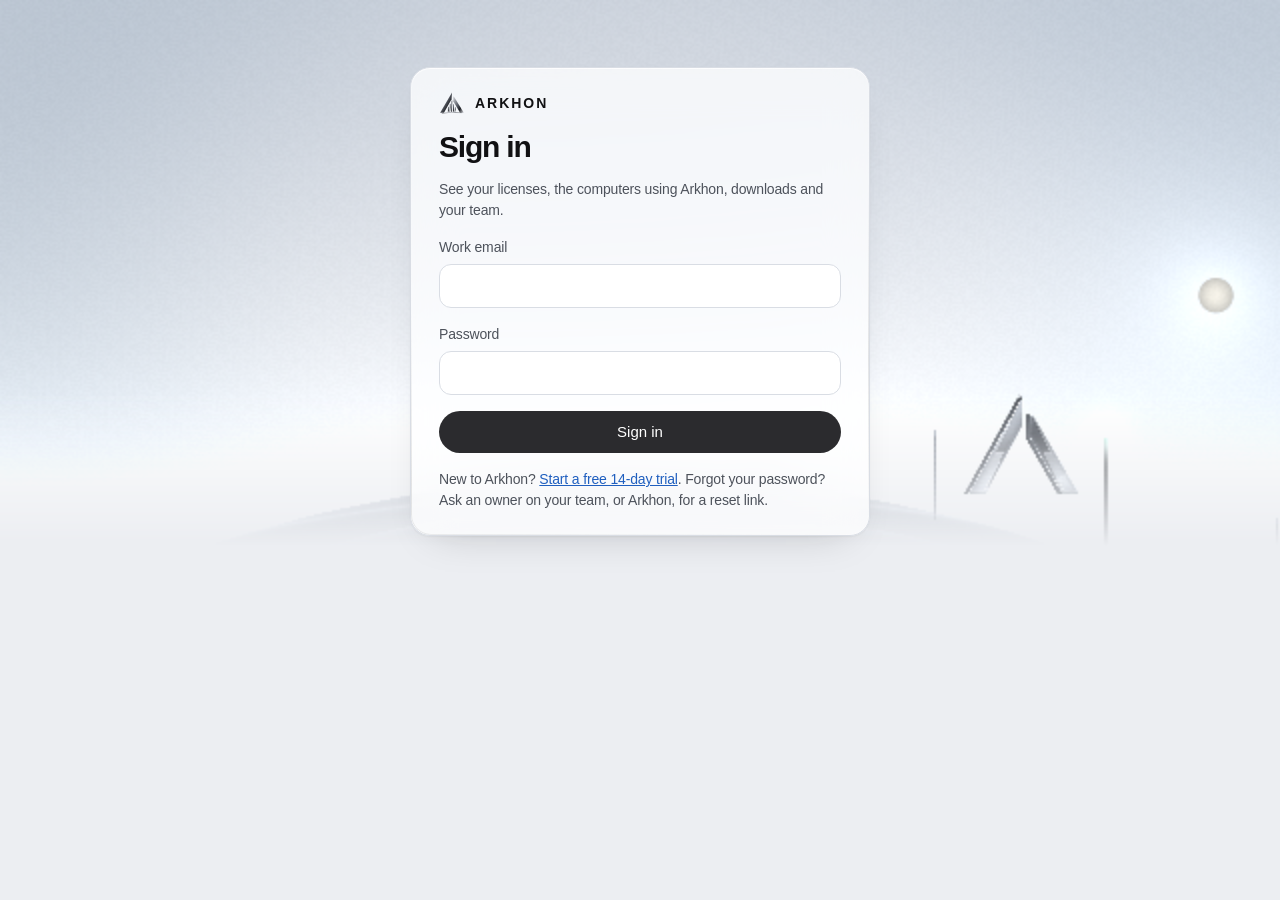
==== commit 85abc558: "Horizon v3: intro clock starts on the first drawn frame; Skip ends it at once Co-Authored-By: Claude" ====
--- a/server/portal/index.html
+++ b/server/portal/index.html
@@ -667,14 +667,19 @@
       const C = S.colors, T = C.T, tier = TIERS[S.tier], a = S.W / S.H;
       const time = still ? 12 : (t - S.t0) / 1000;
       // camera: pan eases towards the page's place; the pointer adds a little parallax
+      S.prevGap = S.prevT && !still ? t - S.prevT : 0;
       const dt = S.prevT ? Math.min(.1, (t - S.prevT) / 1000) : .016; S.prevT = still ? 0 : t;
       const k = r => 1 - Math.exp(-dt * r); // frame-rate independent easing
       if (!still) { S.pan += (S.panT - S.pan) * k(3.4); S.ptr += (S.ptrT - S.ptr) * k(3.6); } else { S.pan = S.panT; }
       const pan = S.pan + (still ? 0 : S.ptr * .35);
       const fly = S.panT - S.pan; // towers ride with the land while flying
       let grow = 1; if (!still && S.growAt > 0) grow = Math.min(1, (t - S.growAt) / 1200); if (still) grow = 1;
-      let intro = 1; if (S.introAt > 0 && !still) { intro = Math.min(1, (t - S.introAt) / S.introDur); if (intro >= 1) { S.introAt = -1; const f = S.onIntroEnd; S.onIntroEnd = null; if (f) f(); } }
-      if (S.introAt > 0) grow = Math.min(grow, Math.max(0, (intro - .3) / .5));
+      // The intro clock starts on the first frame actually drawn, and a stalled frame (page load,
+      // a busy main thread) doesn't eat into it.
+      if (S.introPending && !still) { S.introPending = false; S.introAt = t; }
+      if (S.introAt > 0 && !still && S.prevGap > 300) S.introAt += S.prevGap - 16;
+      let intro = S.introPending ? 0 : 1; if (S.introAt > 0 && !still) { intro = Math.min(1, (t - S.introAt) / S.introDur); if (intro >= 1) { S.introAt = -1; const f = S.onIntroEnd; S.onIntroEnd = null; if (f) f(); } }
+      if (S.introAt > 0 || S.introPending) grow = Math.min(grow, Math.max(0, (intro - .3) / .5));
       if (!still) S.level += (S.levelT - S.level) * k(S.mode === 4 ? 1.4 : 2.6); else S.level = S.levelT;
       const ex = S.mode === 4 && still ? 1 : S.level;
       gl.viewport(0, 0, S.W, S.H);
@@ -767,8 +772,9 @@
       pulse() { if (!reduce.matches) { S.pulseAt = performance.now(); kick(); } },
       burst() { if (!reduce.matches) { S.burstAt = performance.now(); kick(); } },
       /** Play the sunrise intro; resolves when it ends (or at once under reduced motion). */
-      intro(dur) { return new Promise(res => { if (reduce.matches) return res(); S.introDur = dur || 2500; S.introAt = performance.now(); S.onIntroEnd = res; kick(); }); },
-      skipIntro() { if (S.introAt > 0) { S.introAt = performance.now() - S.introDur; kick(); } },
+      intro(dur) { return new Promise(res => { if (reduce.matches) return res(); S.introDur = dur || 2500; S.introAt = -1; S.introPending = true; S.onIntroEnd = res; kick();
+        setTimeout(() => { if (S.onIntroEnd === res) this.skipIntro(); }, S.introDur * 4); /* never strand the page behind an intro */ }); },
+      skipIntro() { S.introPending = false; S.introAt = -1; const f = S.onIntroEnd; S.onIntroEnd = null; if (f) f(); kick(); },
       setVisible(v) { if (S.visible !== v) { S.visible = v; kick(); } },
       stop() { S.running = false; kick(); }, start() { S.running = true; kick(); },
       target() { const [x0, x1] = span(); const r = canvas.getBoundingClientRect(); const hy = S.hyPx == null ? S.cssH * .72 : S.hyPx;
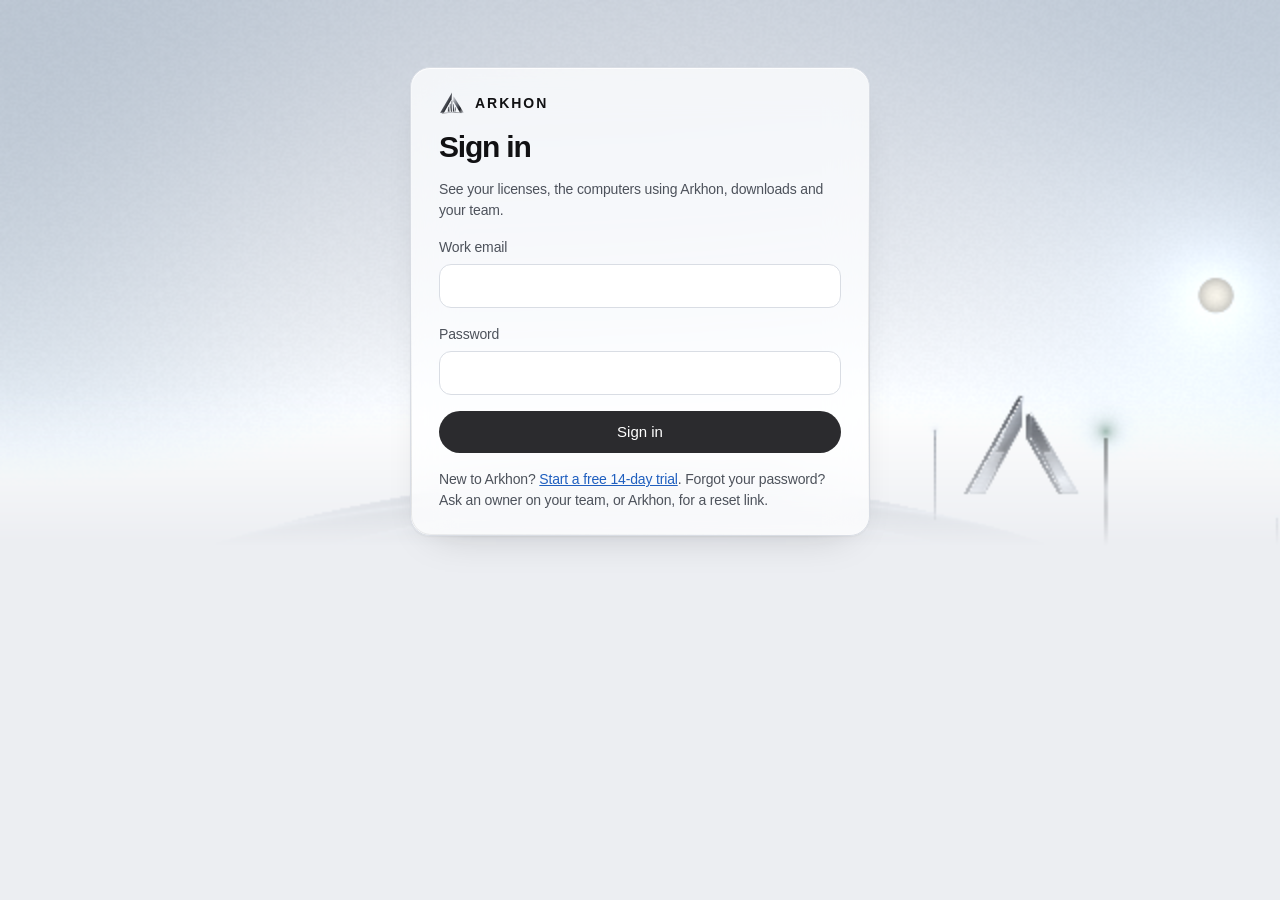
==== commit 79d57117: "Horizon v3: AA contrast over the world (data light reads on any sky, data height scales with the roo" ====
--- a/server/portal/index.html
+++ b/server/portal/index.html
@@ -414,7 +414,7 @@
 uniform vec2 uRes; uniform float uTime, uHy, uDolly, uDark, uMode, uNT, uNS, uLevel, uIntro, uOct, uLay, uHaze, uGrow, uAsp;
 uniform vec3 uSkyTop, uSkyLow, uGlow, uGround, uLand, uSage, uBar;
 uniform vec4 uSun; uniform vec4 uTw[16]; uniform float uSer[16];
-uniform vec3 uMon; uniform vec4 uEv; uniform vec2 uSpan; uniform float uPan;
+uniform vec3 uMon; uniform vec4 uEv; uniform vec2 uSpan; uniform float uPan, uDH;
 float h1(float n){return fract(sin(mod(n,4096.))*43758.5453);}
 float h2(vec2 p){return fract(sin(dot(mod(p,4096.),vec2(127.1,311.7)))*43758.5453);}
 float n1(float x){float i=floor(x),f=fract(x);f=f*f*(3.-2.*f);return mix(h1(i),h1(i+1.),f);}
@@ -515,7 +515,8 @@
   // volumetric haze drifting along the horizon
   if(uHaze>0.){float f=exp(-abs(p.y-uHy-.012)*13.)*(.55+.45*n2(vec2(p.x*2.5+t*.025+uPan*.2,p.y*7.)));col+=uGlow*f*.28*uHaze;}
   // ---- data
-  float base=uHy-curv(p.x)+.002;
+  float base=uHy-curv(p.x)+.002, nar=step(uAsp,1.);
+  vec3 ACC=mix(vec3(.12,.36,.24),vec3(.62,.95,.78),uDark), INK=mix(vec3(.15,.15,.17),vec3(.97),uDark); // data light reads on any sky
   if(uMode<2.5){
     float beam=uMode>1.5?mix(uSpan.x-.05,uSpan.y+.05,fract(t/4.2)):-9.;
     for(int i=0;i<16;i++){if(float(i)>=uNT)break;vec4 w=uTw[i];
@@ -532,43 +533,43 @@
       vec2 tip=vec2(w.x,bx+hh+.012*g); float dt=length(p-tip);
       if(p.y>bx+hh&&p.y<tip.y&&dx<.0009&&!(hit>=0.&&hit<.9))col=mix(col,mix(uBar,vec3(.9),lit),.9);
       float blink=lit>.5?(.65+.35*sin(t*2.4+float(i))):.45;
-      col+=mix(uGlow,uSage*2.2+.2,lit*.6)*exp(-dt*(lit>.5?70.:150.))*blink*g*(lit*.9+.25);}
+      col=mix(col,lit>.5?ACC:INK,clamp(exp(-dt*(lit>.5?70.:150.))*blink*g*(lit*.9+.25),0.,1.));}
     if(uMode>1.5&&uMode<2.5){float bd=abs(p.x-beam);
-      col+=uGlow*exp(-bd*240.)*smoothstep(base-.01,base+.28,p.y)*smoothstep(base+.36,base+.05,p.y)*.9;
-      col+=uSage*1.5*exp(-bd*900.)*exp(-abs(p.y-base)*120.)*.8;}
+      col=mix(col,ACC,clamp(exp(-bd*240.)*smoothstep(base-.01,base+.2,p.y)*smoothstep(base+.26-nar*.12,base+.03,p.y)*.75,0.,1.));
+      col=mix(col,INK,clamp(exp(-bd*900.)*exp(-abs(p.y-base)*120.),0.,1.));}
   }
   if(uMode>3.5&&uMode<4.5){ // reports: a light trail drawing the series across the land
     float best=1e3,along=0.,tot=0.,at=0.; vec2 prev=vec2(0);
     for(int i=0;i<16;i++){if(float(i)>=uNS)break;float xi=mix(uSpan.x,uSpan.y,float(i)/max(uNS-1.,1.));
-      vec2 cur=vec2(xi,uHy-curv(xi)+.03+uSer[i]*.2);
+      vec2 cur=vec2(xi,uHy-curv(xi)+.03+uSer[i]*uDH);
       if(i>0){vec2 e=cur-prev,w=p-prev;float hseg=clamp(dot(w,e)/dot(e,e),0.,1.);float d=length(w-e*hseg);
         if(d<best){best=d;at=tot+hseg*length(e);} tot+=length(e);}
       prev=cur;}
     float prog=uLevel*tot; float on=step(at,prog);
-    col+=mix(uGlow,uSage*2.+.15,.5)*(exp(-best*900.)*1.1+exp(-best*90.)*.35)*on*(.5+.5*smoothstep(prog-.6,prog,at));
+    col=mix(col,ACC,clamp((exp(-best*900.)*1.1+exp(-best*110.)*.3)*on*(.55+.45*smoothstep(prog-.6,prog,at)),0.,1.));
     // the comet head
     float hx=0.; vec2 hp=vec2(0); prev=vec2(0); tot=0.;
     for(int i=0;i<16;i++){if(float(i)>=uNS)break;float xi=mix(uSpan.x,uSpan.y,float(i)/max(uNS-1.,1.));
-      vec2 cur=vec2(xi,uHy-curv(xi)+.03+uSer[i]*.2); if(i>0){float l=length(cur-prev); if(prog>=tot&&prog<=tot+l+1e-4){hp=mix(prev,cur,(prog-tot)/max(l,1e-4));hx=1.;} tot+=l;} prev=cur;}
-    col+=vec3(1.)*exp(-length(p-hp)*160.)*hx*1.2;
+      vec2 cur=vec2(xi,uHy-curv(xi)+.03+uSer[i]*uDH); if(i>0){float l=length(cur-prev); if(prog>=tot&&prog<=tot+l+1e-4){hp=mix(prev,cur,(prog-tot)/max(l,1e-4));hx=1.;} tot+=l;} prev=cur;}
+    col=mix(col,INK,clamp(exp(-length(p-hp)*160.)*hx*1.2,0.,1.));
   }
   if(uMode>5.5){ // privacy: a translucent dome closes over the land; activity stays inside
-    vec2 c=vec2(mix(uSpan.x,uSpan.y,.5),base); vec2 rr=vec2((uSpan.y-uSpan.x)*.58,.26)*uLevel;
+    vec2 c=vec2(mix(uSpan.x,uSpan.y,.5),base); vec2 rr=vec2((uSpan.y-uSpan.x)*mix(.58,.5,nar),uDH*1.25)*uLevel;
     vec2 dq=(p-vec2(c.x,uHy-curv(c.x)))/max(rr,vec2(1e-3)); float d=length(dq)-1.;
     if(p.y>uHy-curv(p.x)-.004&&rr.x>.01){
       float fres=exp(-abs(d)*38.)*1.2+(d<0.?pow(clamp(1.+d,0.,1.),5.)*.35:0.);
       float lat=d<0.?smoothstep(.02,0.,abs(fract(dq.y*5.)-.5)*.6)*.18+smoothstep(.03,0.,abs(fract(dq.x*4.+.5)-.5)*.5)*.12:0.;
-      col+=mix(uGlow,uSage*1.8+.15,.45)*(fres+lat*(1.+d))*.9; if(d<0.)col=mix(col,uSkyLow,.08);}
+      col=mix(col,ACC,clamp((fres+lat*(1.+d))*.75,0.,1.)); if(d<0.)col=mix(col,ACC,.05);}
     for(int i=0;i<16;i++){if(float(i)>=uNT)break;vec4 w=uTw[i];
       vec2 dp=vec2(c.x+(w.x-.5)*rr.x*1.5,uHy-curv(c.x)+.01+abs(sin(t*(1.1+w.z*.6)+float(i)*1.3))*rr.y*.62*w.y);
-      col+=mix(uGlow,uSage*2.2+.2,.6)*exp(-length(p-dp)*150.)*uLevel;}
+      col=mix(col,ACC,clamp(exp(-length(p-dp)*150.)*uLevel*1.2,0.,1.));}
   }
   // ---- the horizon line, drawn from the centre outward during the intro
   float hl=exp(-abs(p.y-(uHy-curv(p.x)))*uRes.y*.9)*smoothstep(I*1.2*uAsp,I*1.2*uAsp-.1,abs(p.x-uMon.x*.4));
   col+=uGlow*hl*(.35+.65*(1.-smoothstep(.85,1.,I)));
   // ---- events: an approved card landing (ring) and the all-clear burst
   if(uEv.x>=0.&&uEv.x<1.){vec2 e=(p-vec2(uEv.z,base+.004))/vec2(1.,.28);float r=.03+.16*(1.-pow(1.-uEv.x,3.));
-    col+=uGlow*exp(-abs(length(e)-r)*200.)*(1.-uEv.x)*1.2;}
+    col=mix(col,INK,clamp(exp(-abs(length(e)-r)*200.)*(1.-uEv.x)*1.2,0.,1.));}
   if(uEv.y>=0.&&uEv.y<1.){float r=length((p-vec2(uEv.z,base))*vec2(1.,1.4));float R=.05+uAsp*.7*(1.-pow(1.-uEv.y,3.));
     col+=uGlow*exp(-abs(r-R)*14.)*(1.-uEv.y)*.9+uSage*exp(-abs(r-R*.8)*30.)*(1.-uEv.y)*.5;}
   // ---- intro exposure (pre-dawn to day)
@@ -611,7 +612,7 @@
     const buf = gl.createBuffer(); gl.bindBuffer(gl.ARRAY_BUFFER, buf);
     gl.bufferData(gl.ARRAY_BUFFER, new Float32Array([-1, -1, 3, -1, -1, 3]), gl.STATIC_DRAW);
     gl.enableVertexAttribArray(0); gl.vertexAttribPointer(0, 2, gl.FLOAT, false, 0, 0);
-    const U = {}; ['uRes', 'uTime', 'uHy', 'uDolly', 'uDark', 'uMode', 'uNT', 'uNS', 'uLevel', 'uIntro', 'uOct', 'uLay', 'uHaze', 'uGrow', 'uAsp', 'uSkyTop', 'uSkyLow', 'uGlow', 'uBar', 'uGround', 'uLand', 'uSage', 'uSun', 'uTw', 'uSer', 'uMon', 'uEv', 'uSpan', 'uPan']
+    const U = {}; ['uRes', 'uTime', 'uHy', 'uDolly', 'uDark', 'uMode', 'uNT', 'uNS', 'uLevel', 'uIntro', 'uOct', 'uLay', 'uHaze', 'uGrow', 'uAsp', 'uSkyTop', 'uSkyLow', 'uGlow', 'uBar', 'uGround', 'uLand', 'uSage', 'uSun', 'uTw', 'uSer', 'uMon', 'uEv', 'uSpan', 'uPan', 'uDH']
       .forEach(n => { U[n] = gl.getUniformLocation(pr, n); });
     const dbg = gl.getExtension('WEBGL_debug_renderer_info');
     const renderer = String(dbg ? gl.getParameter(dbg.UNMASKED_RENDERER_WEBGL) : gl.getParameter(gl.RENDERER));
@@ -649,7 +650,7 @@
 
     function layoutTowers() {
       const [x0, x1] = span(), list = S.data.towers, n = Math.min(16, list.length), max = Math.max(1e-6, ...list.map(b => b.v || 0));
-      const narrow = S.W / S.H < 1, hMax = narrow ? .12 : .2;
+      const narrow = S.W / S.H < 1, hMax = narrow ? .09 : .2;
       S.nt = n;
       for (let i = 0; i < n; i++) {
         const b = list[i], x = n === 1 ? (x0 + x1) / 2 : x0 + (x1 - x0) * (i + .5) / n;
@@ -692,7 +693,10 @@
       const narrow = a < 1, monX = narrow ? .22 * a : (opts.lite ? .3 * a : .22 * a), monS = narrow ? .14 : (opts.lite ? .2 : .26);
       gl.uniform4f(U.uSun, monX + T.x * a * .5 - pan * .01, .5 - hyPx / S.cssH + T.y, T.k, T.n);
       gl.uniform3f(U.uMon, monX - pan * .004, monS, 0);
+      // Data never climbs into the title: its height scales with the room between the top and the horizon.
+      const room = Math.max(.45, Math.min(1, hyPx / S.cssH / .72)), dh = (a < 1 ? .06 : .2) * room; gl.uniform1f(U.uDH, dh);
       const tw = S.tw.slice(0, Math.max(4, S.nt * 4));
+      if (S.mode !== 6) for (let i = 0; i < S.nt; i++) tw[i * 4 + 1] *= dh / (a < 1 ? .09 : .2);
       const fx = Math.max(-1.4 * a, Math.min(1.4 * a, fly * .55));
       if (fx && S.mode !== 6) for (let i = 0; i < S.nt; i++) tw[i * 4] -= fx;
       gl.uniform4fv(U.uTw, new Float32Array(64).map((_, i) => tw[i] || 0)); gl.uniform1f(U.uNT, S.nt);
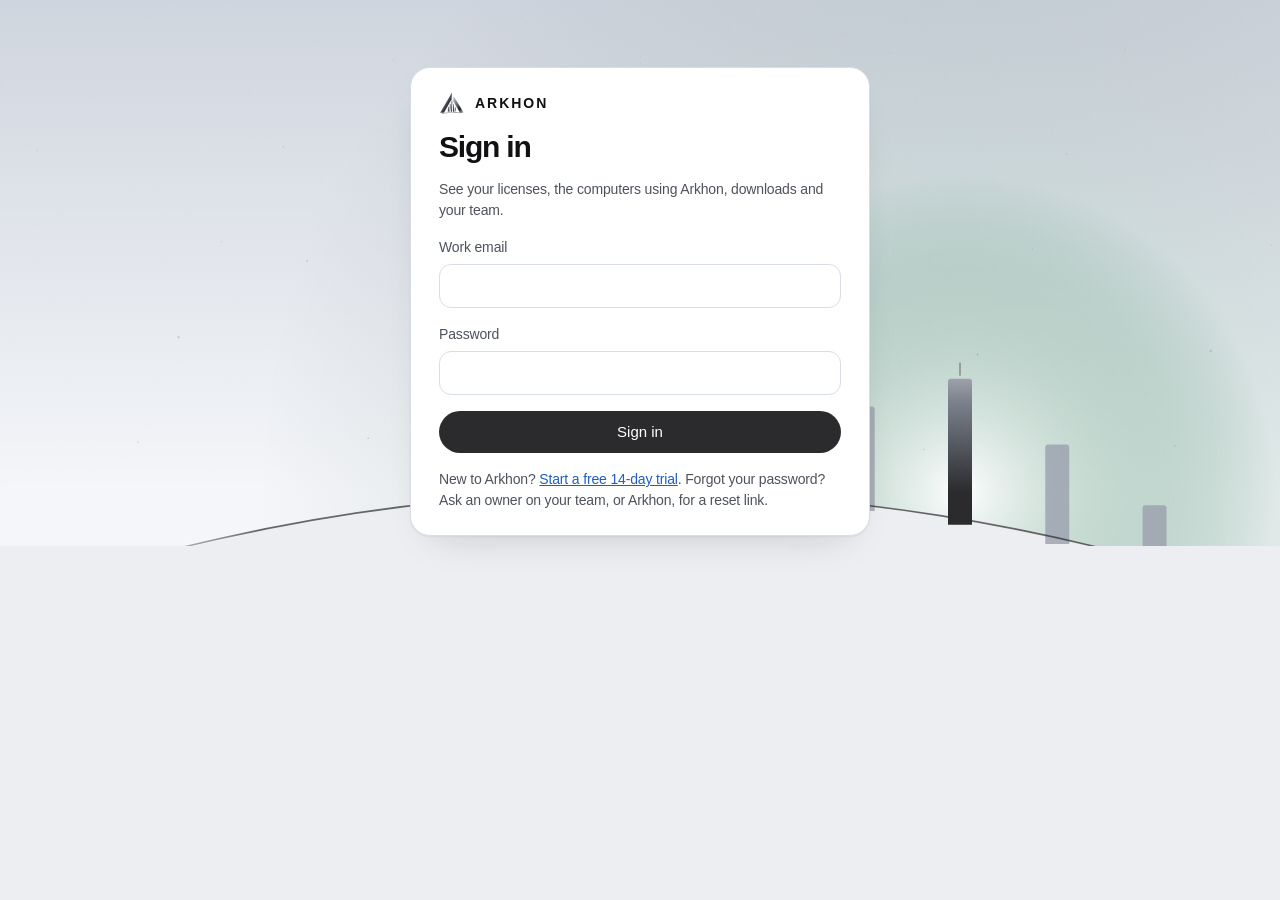
==== commit 6636616d: "Horizon v3: software renderers use the Canvas-2D scenes; lowest WebGL tier hands off below ~22 fps; " ====
--- a/server/portal/index.html
+++ b/server/portal/index.html
@@ -617,6 +617,7 @@
     const dbg = gl.getExtension('WEBGL_debug_renderer_info');
     const renderer = String(dbg ? gl.getParameter(dbg.UNMASKED_RENDERER_WEBGL) : gl.getParameter(gl.RENDERER));
     const soft = /swiftshader|llvmpipe|software|basic render/i.test(renderer);
+    if (soft && !/[?&]gl=force\b/.test(location.search)) { const lc = gl.getExtension('WEBGL_lose_context'); if (lc) lc.loseContext(); return null; }
     const tq = v2 ? gl.getExtension('EXT_disjoint_timer_query_webgl2') : gl.getExtension('EXT_disjoint_timer_query');
     const TIERS = [{ s: 1, oct: 5, lay: 5, haze: 1, fps: 60 }, { s: .75, oct: 4, lay: 4, haze: 1, fps: 60 }, { s: .5, oct: 3, lay: 3, haze: 0, fps: 60 }, { s: .5, oct: 3, lay: 3, haze: 0, fps: 30 }];
     const S = {
@@ -726,7 +727,12 @@
     const pct = (a, p) => { if (!a.length) return 0; const s = [...a].sort((x, y) => x - y); return s[Math.min(s.length - 1, Math.floor(s.length * p))]; };
     function adapt() {
       // Budget: 12 ms of GPU per frame (timer query) or, without one, a 60 fps cadence.
-      if (S.frameN % 45 || S.tier >= 3 || S.locked) return;
+      if (S.frameN % 45 || S.locked) return;
+      if (S.tier >= 3) {
+        const r = S.frames.slice(-30);
+        if (r.length >= 20 && med(r) > 45 && opts.onLost) { S.lost = true; opts.onLost(); }
+        return;
+      }
       const recent = S.frames.slice(-40), g = S.gpu.slice(-40);
       const slow = (g.length >= 20 && med(g) > 12) || (recent.length >= 30 && med(recent) > 19);
       if (slow) { S.tier++; S.tierLog.push({ at: Math.round(performance.now()), tier: S.tier, gpu_ms: +med(g).toFixed(2), interval_ms: +med(recent).toFixed(2) }); S.frames = []; S.gpu = []; resize(); }
